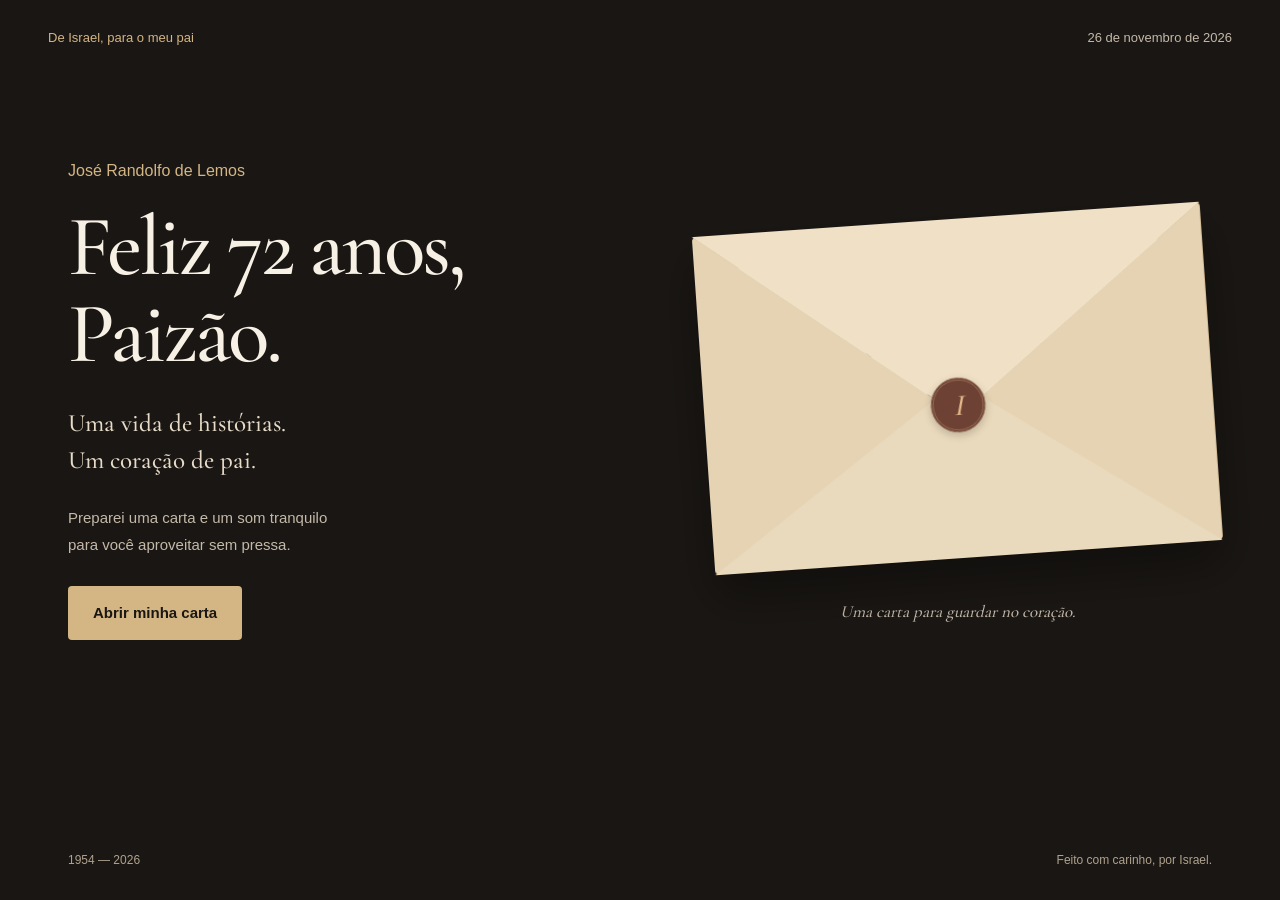
==== Niver_papai/index.html @ 113f2aa3 "Publica homenagem de 72 anos a José Randolfo Adiciona carta de Israel com envelope, leitura acessíve" ====
<!doctype html>
<html lang="pt-BR">
<head>
  <meta charset="utf-8">
  <meta name="viewport" content="width=device-width, initial-scale=1, viewport-fit=cover">
  <meta name="theme-color" content="#191613">
  <meta name="description" content="Uma carta de Israel para seu pai, José Randolfo, em seus 72 anos.">
  <meta name="author" content="Israel Faria de Lemos">
  <meta name="robots" content="noindex, nofollow">
  <meta property="og:type" content="website">
  <meta property="og:locale" content="pt_BR">
  <meta property="og:title" content="Feliz 72 anos, Paizão!">
  <meta property="og:description" content="Uma vida de histórias. Um coração de pai. Com carinho, Israel.">
  <meta property="og:url" content="https://israelflemos.github.io/outros/Niver_papai/">
  <meta property="og:image" content="https://israelflemos.github.io/outros/Niver_papai/assets/compartilhamento.jpg">
  <meta property="og:image:width" content="1200">
  <meta property="og:image:height" content="630">
  <meta property="og:image:alt" content="Feliz 72 anos, Paizão! Uma carta de Israel para José Randolfo.">
  <meta name="twitter:card" content="summary_large_image">
  <link rel="icon" href="./assets/favicon.png" type="image/png">
  <link rel="stylesheet" href="./assets/style.css">
  <title>Feliz 72 anos, Paizão! — De Israel para José Randolfo</title>
</head>
<body>
  <a class="skip-link" href="#letter-title">Ir para a carta</a>
  <header class="masthead">
    <span class="dedication">De Israel, para o meu pai</span>
    <time datetime="2026-11-26">26 de novembro de 2026</time>
  </header>

  <main>
    <section class="arrival" id="cover" aria-labelledby="cover-title" hidden>
      <div class="arrival-copy">
        <p class="recipient">José Randolfo de Lemos</p>
        <h1 id="cover-title">Feliz 72 anos,<br>Paizão.</h1>
        <p class="cover-note">Uma vida de histórias.<br>Um coração de pai.</p>
        <p class="cover-invitation">Preparei uma carta e um som tranquilo<br class="desktop-break"> para você aproveitar sem pressa.</p>
        <button class="button button-gold" id="open-letter" type="button" aria-controls="letter-section" aria-expanded="false">Abrir minha carta</button>
      </div>

      <div class="envelope-area">
        <button class="envelope-button" id="envelope-button" type="button" aria-label="Abrir a carta de aniversário" aria-controls="letter-section" aria-expanded="false">
          <span class="envelope-scene" aria-hidden="true">
            <span class="envelope-back"></span>
            <span class="envelope-paper"><span>Com todo o meu carinho,</span><span class="paper-name">Pai.</span><span>Israel</span></span>
            <span class="envelope-front"></span>
            <span class="envelope-flap"></span>
            <span class="envelope-seal">I</span>
          </span>
        </button>
        <p class="envelope-caption">Uma carta para guardar no coração.</p>
      </div>
      <div class="arrival-foot"><span>1954 — 2026</span><span>Feito com carinho, por Israel.</span></div>
    </section>

    <section class="letter-section" id="letter-section" aria-labelledby="letter-title">
      <div class="letter-tools" id="letter-tools" hidden>
        <button class="quiet-button" id="back-to-cover" type="button"><span aria-hidden="true">←</span> Voltar ao envelope</button>
        <button class="quiet-button" id="increase-type" type="button" aria-pressed="false" aria-label="Aumentar o tamanho do texto"><span class="type-icon" aria-hidden="true">A+</span> Texto maior</button>
      </div>

      <article class="letter" id="letter">
        <div class="letter-meta"><span>Para José Randolfo</span><time datetime="2026-11-26">26.11.2026</time></div>
        <h2 id="letter-title" tabindex="-1">Feliz 72 anos,<br>Paizão!</h2>
        <div class="letter-body" id="letter-body">
          <p>Hoje é dia de parar um pouco a correria e celebrar com calma a vida de um homem que, à sua maneira, sempre fez do amor pelos filhos uma de suas maiores razões de viver.</p>
          <p>Com suas virtudes, suas excentricidades, seus ocasionais rompantes de nervosismo e, claro, seu inabalável fanatismo pelo Lula — afinal, ninguém é perfeito! 😂</p>
          <p>Brincadeiras à parte, meu velho, tenho muito orgulho de ser seu filho e de saber exatamente de onde eu vim.</p>
          <p>Sei o quanto você se preocupa comigo e com nossa família. Reconheço de coração os seus esforços, suas renúncias silenciosas e todas as vezes em que colocou nossas necessidades à frente das suas.</p>
          <p>Às vezes a vida corre, os dias vão espichando os silêncios e talvez eu nem sempre tenha conseguido estar tão perto ou demonstrar o quanto reconheço tudo isso.</p>
          <p>Mas quero que saiba que, mesmo quando a gente se fala menos, você nunca sai das minhas lembranças. Sua presença, seu cuidado e seu amor têm um valor imensurável para mim.</p>
          <p>Neste novo ciclo, desejo que você também se permita viver mais para si, com mais leveza. Que tenha tranquilidade, saúde, liberdade, um bom café passado na hora, boas conversas, muitas risadas e momentos felizes ao lado das pessoas que ama.</p>
          <p>Você merece receber de volta todo o carinho que dedicou aos seus filhos durante a vida inteira.</p>
          <p>Que Deus abençoe seus caminhos, cuide da sua saúde e nos permita encurtar distâncias e compartilhar muitos outros aniversários juntos.</p>
          <p class="letter-emphasis">Parabéns, meu velho! Receba o meu abraço mais apertado.</p>
          <p class="letter-love">Amo muito você, pai.</p>
          <div class="signature"><p>Com saudade e muito carinho,</p><p class="signature-name">Seu filho, Israel.</p></div>
        </div>
      </article>

      <div class="closing">
        <p>Que venham muitos outros<br>capítulos dessa história.</p>
        <span>Feliz vida, Pai!</span>
      </div>
      <div class="share-actions" id="share-actions" hidden>
        <button class="button button-outline" id="share-card" type="button">Compartilhar a homenagem</button>
        <button class="quiet-button" id="copy-link" type="button">Copiar link</button>
      </div>
      <div class="copy-fallback" id="copy-fallback" hidden>
        <label for="card-link">Selecione e copie este endereço:</label>
        <input id="card-link" type="url" readonly>
      </div>
      <footer class="letter-footer">Uma homenagem de Israel Faria de Lemos.</footer>
    </section>
  </main>

  <aside class="music-bar" id="music-bar" aria-label="Controles da música" hidden>
    <div class="music-content">
      <span class="music-mark" aria-hidden="true">♫</span>
      <div class="music-description"><span id="track-name">Jingle do cartão</span><span id="track-status">Um som tranquilo para a sua leitura</span></div>
      <button class="music-toggle" id="music-toggle" type="button" aria-label="Tocar música"><span id="play-symbol" aria-hidden="true" hidden>▶</span><span id="play-text">Tocar</span></button>
      <button class="music-settings-toggle" id="music-settings-toggle" type="button" aria-expanded="false" aria-controls="music-settings">Som</button>
    </div>
    <div class="music-settings" id="music-settings" hidden>
      <div class="track-options" id="track-options" aria-label="Escolher música" hidden>
        <button class="track-option" id="choose-jingle" type="button" aria-pressed="true">Jingle do cartão</button>
        <button class="track-option" id="choose-roberto" type="button" aria-pressed="false">Roberto Carlos</button>
      </div>
      <div class="volume-row"><label for="music-volume">Volume</label><input id="music-volume" type="range" min="0" max="100" step="5" value="35"><button class="quiet-button" id="mute-music" type="button" aria-pressed="false">Silenciar</button></div>
      <button class="quiet-button stop-button" id="close-music" type="button">Parar e fechar música</button>
    </div>
  </aside>
  <button class="music-reopen" id="music-reopen" type="button" hidden>♫ Música</button>
  <div class="toast" id="toast" role="status" aria-live="polite" hidden></div>
  <script type="module" src="./assets/app.js"></script>
</body>
</html>
---- Niver_papai/assets/style.css ----
@font-face { font-family: 'Cormorant Garamond'; font-style: normal; font-weight: 400 600; font-display: swap; src: url('./fonts/cormorant-500.woff') format('woff'); }
@font-face { font-family: 'Lora'; font-style: normal; font-weight: 400; font-display: swap; src: url('./fonts/lora-400.woff') format('woff'); }
@font-face { font-family: 'Lora'; font-style: normal; font-weight: 500; font-display: swap; src: url('./fonts/lora-500.woff') format('woff'); }
:root {
  color-scheme: dark;
  --ink: #191613;
  --ink-soft: #241f1a;
  --paper: #f7f0e5;
  --paper-deep: #eadfcb;
  --gold: #d4b684;
  --quiet: #c4b9a9;
  --serif: "Cormorant Garamond", "Palatino Linotype", "Book Antiqua", Palatino, Georgia, serif;
  --reading: "Lora", "Palatino Linotype", "Book Antiqua", Georgia, serif;
  --sans: "Segoe UI", -apple-system, BlinkMacSystemFont, sans-serif;
}
* { box-sizing: border-box; }
html { scroll-behavior: smooth; }
body { margin: 0; background: var(--ink); color: var(--paper); font-family: var(--sans); -webkit-font-smoothing: antialiased; }
button, input { font: inherit; }
button { cursor: pointer; }
button:disabled { cursor: default; }
button, a, input { -webkit-tap-highlight-color: #d4b68425; }
button:focus-visible, a:focus-visible, input:focus-visible { outline: 3px solid #e7cfa5; outline-offset: 5px; }
[hidden] { display: none !important; }
::selection { color: var(--ink); background: #ddc08c; }
.skip-link { position: fixed; top: 12px; left: 12px; transform: translateY(-180%); z-index: 100; background: var(--paper); color: var(--ink); padding: 12px 18px; }
.skip-link:focus { transform: translateY(0); }
.masthead { max-width: 1280px; padding: 30px 48px 24px; margin: auto; display: flex; justify-content: space-between; gap: 20px; font-size: 13px; color: var(--quiet); }
.dedication { color: var(--gold); }
.arrival { max-width: 1240px; margin: 0 auto; padding: 40px 48px 24px; min-height: calc(100svh - 78px); display: grid; grid-template-columns: 1.1fr 1fr; align-items: center; column-gap: 76px; }
.recipient { margin: 0 0 24px; color: var(--gold); font-size: 16px; }
h1 { font: 500 clamp(64px, 6.7vw, 96px)/1.02 var(--serif); letter-spacing: -.035em; margin: 0; }
.cover-note { font: 400 25px/1.5 var(--serif); margin: 26px 0 0; color: #e8dcc9; }
.cover-invitation { font-size: 15px; line-height: 1.8; color: var(--quiet); margin: 24px 0 28px; }
.button { display: inline-flex; align-items: center; justify-content: center; gap: 28px; min-height: 54px; padding: 15px 24px; border-radius: 4px; border: 1px solid transparent; font-size: 15px; font-weight: 600; text-decoration: none; transition: background .18s ease, border-color .18s ease; }
.button-gold { color: var(--ink); background: var(--gold); }
.button-gold:hover { background: #e4cba3; }
.button-gold span { font-size: 21px; line-height: 1; }
.button-outline { color: var(--paper); border-color: #796c5b; background: transparent; }
.button-outline:hover { background: #d4b68412; border-color: var(--gold); }
.envelope-area { padding-top: 60px; text-align: center; }
.envelope-button { display: block; width: 100%; padding: 0; border: 0; background: transparent; border-radius: 8px; }
.envelope-scene { display: block; width: 100%; aspect-ratio: 1.5; position: relative; perspective: 1300px; filter: drop-shadow(0 24px 24px #0005); transform: rotate(-4deg); transition: transform .6s ease; }
.envelope-button:hover .envelope-scene { transform: rotate(-1deg) translateY(-5px); }
.envelope-back, .envelope-front, .envelope-flap, .envelope-paper { position: absolute; inset: 0; display: block; }
.envelope-back { background: #ba9b6c; border-radius: 5px; }
.envelope-paper { inset: 10% 7% 8%; display: flex; flex-direction: column; gap: 10px; align-items: center; justify-content: center; background: #fbf6ec; color: #7b6243; border: 1px solid #dfd0b7; font: 15px/1.4 var(--reading); transition: transform .7s ease; z-index: 1; }
.paper-name { font: 52px/1 var(--serif); color: #372b1f; }
.envelope-front { background: #e5d3b3; clip-path: polygon(0 0, 50% 58%, 100% 0, 100% 100%, 0 100%); border-radius: 5px; z-index: 3; }
.envelope-front::after { content: ""; position: absolute; inset: 0; background: #eadabd; clip-path: polygon(0 100%, 50% 48%, 100% 100%); }
.envelope-flap { z-index: 4; background: #f0e1c6; clip-path: polygon(0 0, 100% 0, 50% 58%); transform-origin: top center; transition: transform .65s ease, z-index 0s .3s; }
.envelope-seal { position: absolute; z-index: 5; left: 50%; top: 55%; transform: translate(-50%, -50%); width: 55px; height: 55px; display: grid; place-items: center; border-radius: 50%; background: #6d4234; border: 3px double #956a54; box-shadow: 0 3px 8px #0003; color: #e5b98a; font: italic 30px/1 var(--serif); transition: opacity .25s ease, transform .3s ease; }
.envelope-caption { font: italic 17px/1.6 var(--serif); color: var(--quiet); margin-top: 40px; }
.opening .envelope-scene { transform: rotate(0); }
.opening .envelope-seal { opacity: 0; transform: translate(-50%, -50%) scale(1.2); }
.opening .envelope-flap { transform: rotateX(180deg); z-index: 0; }
.opening .envelope-paper { transform: translateY(-44%); transition-delay: .35s; }
.arrival-foot { grid-column: 1/-1; align-self: end; padding-top: 60px; display: flex; justify-content: space-between; gap: 16px; font-size: 12px; color: #b0a28e; }
.letter-section { max-width: 884px; margin: auto; padding: 12px 32px 160px; }
.letter-tools { display: flex; align-items: center; justify-content: space-between; gap: 10px; padding: 0 0 18px; }
.quiet-button { color: var(--quiet); background: none; border: 0; padding: 12px 4px; min-height: 46px; font-size: 14px; display: inline-flex; justify-content: center; align-items: center; gap: 10px; border-radius: 3px; }
.quiet-button:hover { color: var(--paper); }
.type-icon { font: 20px/1 var(--reading); color: var(--gold); }
.letter { padding: 48px 72px 66px; background: var(--paper); color: #332c24; border-radius: 3px; box-shadow: 0 24px 70px #0003; }
.letter-meta { display: flex; justify-content: space-between; gap: 20px; font: 12px/1.5 var(--sans); color: #76644d; padding-bottom: 27px; border-bottom: 1px solid #d9c8ad; }
.letter h2 { font: 500 clamp(45px, 5.5vw, 64px)/1.05 var(--serif); letter-spacing: -.025em; color: #493925; margin: 42px 0 34px; scroll-margin-top: 30px; }
.letter h2:focus { outline: none; }
.letter-body { font: 400 19px/1.95 var(--reading); }
.letter-body p { margin: 0 0 24px; }
.letter-emphasis { padding-top: 10px; font-weight: 500; }
.letter-body .letter-love { font: 500 34px/1.3 var(--serif); color: #655035; margin: 34px 0; }
.signature { padding-top: 26px; margin-top: 38px; border-top: 1px solid #d9c8ad; }
.signature p { font-size: 17px; margin-bottom: 9px; }
.signature .signature-name { font: 500 36px/1.2 var(--serif); color: #655035; margin: 0; }
.large-type .letter-body { font-size: 23px; }
.closing { text-align: center; padding: 58px 0 30px; }
.closing p { font: 400 30px/1.4 var(--serif); margin: 0 0 18px; }
.closing span { color: var(--gold); font-size: 14px; }
.share-actions { display: flex; align-items: center; justify-content: center; flex-wrap: wrap; gap: 14px; padding: 12px 0; }
.letter-footer { text-align: center; color: var(--quiet); font-size: 12px; margin-top: 32px; }
.copy-fallback { max-width: 500px; margin: 20px auto; }
.copy-fallback label { display: block; font-size: 14px; margin-bottom: 8px; }
.copy-fallback input { width: 100%; min-height: 48px; border: 1px solid #d4b684; border-radius: 3px; background: #241f1a; color: var(--paper); padding: 12px; }
.music-bar { position: fixed; bottom: 0; left: 0; right: 0; padding: 0 max(16px, env(safe-area-inset-right)) env(safe-area-inset-bottom) max(16px, env(safe-area-inset-left)); background: #221d18; border-top: 1px solid #6e5b3b; z-index: 20; box-shadow: 0 -6px 30px #0002; }
.music-content { max-width: 820px; margin: auto; min-height: 82px; display: flex; align-items: center; gap: 18px; }
.music-mark { color: var(--gold); font-size: 27px; }
.music-description { flex: 1; min-width: 0; display: flex; flex-direction: column; gap: 5px; }
.music-description span:first-child { font-size: 14px; color: var(--paper); }
.music-description span:last-child { font-size: 12px; color: #c8bca9; }
.music-toggle { display: inline-flex; align-items: center; justify-content: center; gap: 10px; min-width: 106px; min-height: 46px; border: 1px solid #8c7653; border-radius: 4px; color: var(--paper); background: transparent; font-size: 14px; }
.music-toggle:hover { background: #403326; }
#play-symbol { font-size: 13px; }
.music-settings-toggle { min-height: 46px; padding: 8px 10px; border: 0; border-radius: 3px; background: none; color: var(--gold); font-size: 14px; }
.music-settings { max-width: 820px; margin: auto; padding: 8px 0 14px; }
.volume-row { display: flex; align-items: center; gap: 18px; font-size: 14px; }
.volume-row input { flex: 1; min-width: 50px; height: 42px; accent-color: var(--gold); }
.stop-button { display: block; margin-left: auto; text-decoration: underline; text-underline-offset: 4px; }
.track-options { display: flex; gap: 12px; margin-bottom: 18px; }
.track-option { color: var(--quiet); background: none; border: 1px solid #796c5b; border-radius: 4px; padding: 12px 16px; min-height: 46px; }
.track-option[aria-pressed="true"] { color: var(--ink); background: var(--gold); border-color: var(--gold); }
.music-reopen { position: fixed; z-index: 20; bottom: max(18px, env(safe-area-inset-bottom)); right: 18px; min-height: 48px; padding: 10px 20px; color: var(--gold); border: 1px solid #8c7653; background: #221d18; border-radius: 4px; }
.toast { position: fixed; z-index: 40; left: 50%; bottom: 105px; transform: translateX(-50%); max-width: min(480px, calc(100% - 32px)); width: max-content; padding: 14px 20px; background: var(--paper); color: var(--ink); border-radius: 4px; box-shadow: 0 10px 30px #0005; font-size: 14px; line-height: 1.6; }
.letter-reveal { animation: reveal .7s ease both; }
@keyframes reveal { from { opacity: 0; transform: translateY(12px); } to { opacity: 1; transform: translateY(0); } }
@media (min-width: 1450px) { .arrival { min-height: min(840px, calc(100svh - 80px)); } }
@media (max-width: 850px) {
  .masthead { padding: 24px 28px; }
  .arrival { column-gap: 40px; padding: 36px 28px 24px; }
  h1 { font-size: 65px; }
  .envelope-area { padding-top: 30px; }
  .envelope-caption { font-size: 15px; }
}
@media (max-width: 620px) {
  .masthead { padding: 22px 22px 16px; justify-content: center; font-size: 12px; }
  .dedication { display: none; }
  .arrival { display: flex; flex-direction: column; padding: 20px 26px 24px; min-height: calc(100svh - 56px); text-align: center; gap: 0; }
  .arrival-copy { width: 100%; }
  .recipient { font-size: 14px; margin-bottom: 18px; }
  h1 { font-size: clamp(55px, 15.5vw, 76px); line-height: 1.01; }
  .cover-note { font-size: 23px; margin-top: 20px; }
  .cover-invitation { font-size: 14px; margin: 18px 0 22px; }
  .button-gold { width: min(100%, 300px); }
  .envelope-area { padding-top: 53px; width: min(100%, 320px); }
  .envelope-seal { width: 47px; height: 47px; font-size: 27px; }
  .envelope-caption { margin-top: 25px; font-size: 16px; }
  .arrival-foot { margin-top: auto; padding-top: 26px; width: 100%; align-self: stretch; font-size: 11px; }
  .letter-section { padding: 2px 14px 140px; }
  .letter-tools { padding: 0 5px 12px; gap: 6px; }
  .letter-tools .quiet-button { font-size: 12px; gap: 6px; }
  .letter { padding: 27px 25px 40px; }
  .letter-meta { font-size: 11px; gap: 10px; padding-bottom: 20px; }
  .letter h2 { margin: 30px 0 28px; font-size: 46px; }
  .letter-body { font-size: 18px; line-height: 1.9; }
  .letter-body p { margin-bottom: 23px; }
  .large-type .letter-body { font-size: 21px; }
  .signature p { font-size: 16px; }
  .signature .signature-name { font-size: 33px; }
  .closing { padding: 43px 12px 20px; }
  .closing p { font-size: 28px; }
  .share-actions { gap: 6px; }
  .share-actions .button { width: 100%; }
  .music-content { min-height: 76px; gap: 10px; }
  .music-mark { display: none; }
  .music-description span:first-child { font-size: 13px; }
  .music-description span:last-child { font-size: 11px; line-height: 1.3; }
  .music-toggle { min-width: 92px; font-size: 13px; gap: 7px; padding: 8px 11px; }
  .music-settings-toggle { font-size: 13px; padding: 8px; }
}
@media (max-width: 350px) {
  .arrival { padding-left: 19px; padding-right: 19px; }
  .arrival-foot { flex-direction: column; gap: 10px; }
  .letter { padding: 25px 20px 36px; }
  .letter-meta { font-size: 10px; }
  .letter-tools .quiet-button { font-size: 11px; }
  .music-bar { padding-left: 12px; padding-right: 12px; }
  .music-toggle { min-width: 82px; }
}
@media (prefers-reduced-motion: reduce) {
  *, *::before, *::after { animation: none !important; transition: none !important; scroll-behavior: auto !important; }
}
@media print {
  body { background: white; color: black; }
  .masthead, .arrival, .letter-tools, .music-bar, .music-reopen, .share-actions, .closing, .toast, .copy-fallback, .skip-link { display: none !important; }
  #letter-section { display: block !important; padding: 0; max-width: none; }
  .letter { padding: 0; box-shadow: none; background: white; }
  .letter-body { font-size: 12pt; line-height: 1.7; }
  .letter h2 { font-size: 34pt; margin: 22px 0; }
  .letter-footer { color: #444; }
}
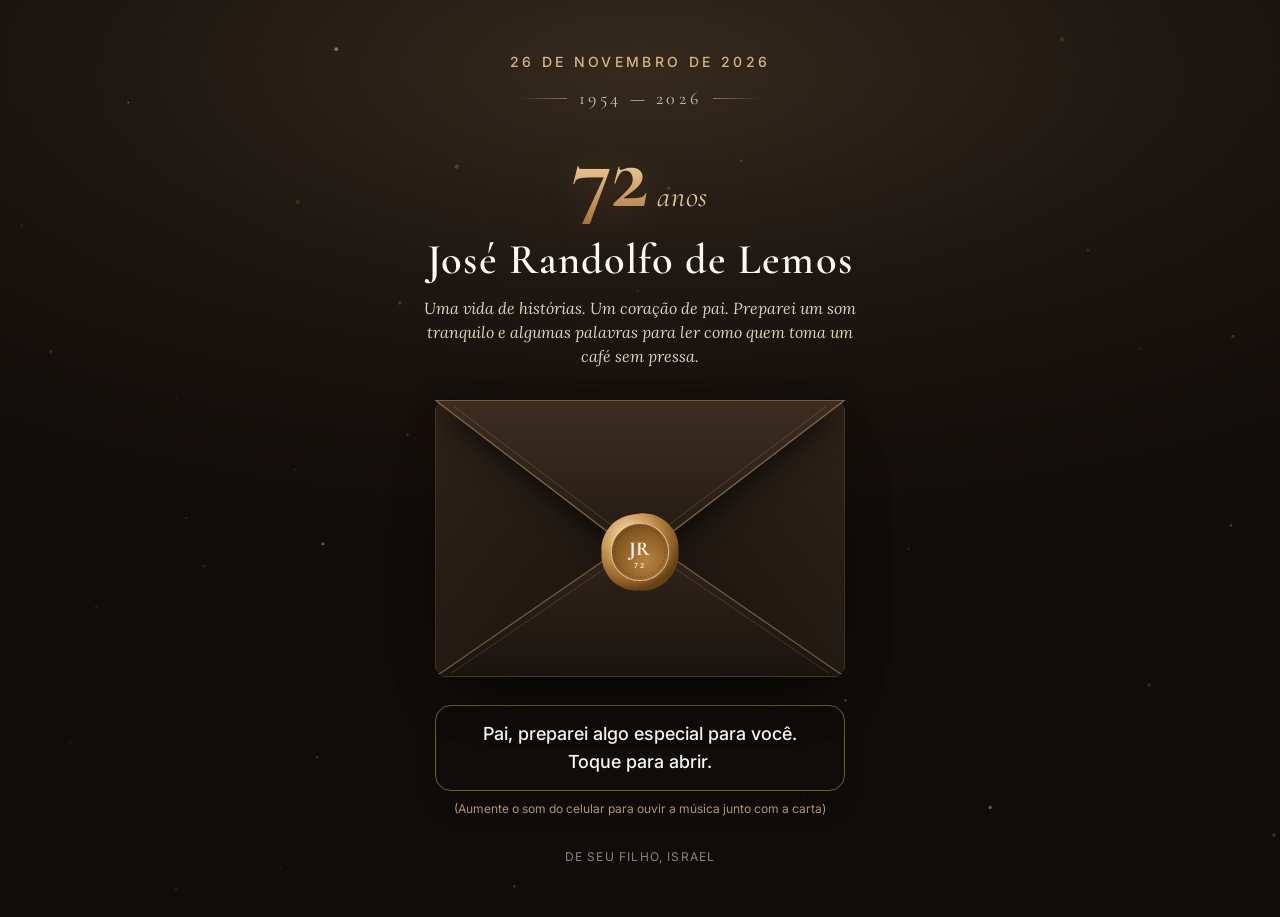
==== commit 427e7021: "Restaura cartão original em cinco slides Substitui a apresentação alterada pelo HTML fornecido por I" ====
--- a/Niver_papai/index.html
+++ b/Niver_papai/index.html
@@ -1,117 +1,2476 @@
-<!doctype html>
-<html lang="pt-BR">
+<!DOCTYPE html>
+<!--
+================================================================================
+CARTÃO INTERATIVO DE ANIVERSÁRIO — JOSÉ RANDOLFO DE LEMOS (72 ANOS)
+Autor da homenagem: Israel Faria de Lemos
+Data comemorativa: 26 de novembro de 2026 (1954 — 2026)
+Conceito: Envelope 3D artesanal + Vitrola interativa (3 batidas Web Audio)
+          + Carta em 5 páginas interativas + Pronto para GitHub Pages
+================================================================================
+
+DICA RÁPIDA PARA O AUTOR (ISRAEL — INVISÍVEL AO SEU PAI):
+Para testar a fotografia local (pai.jpg) e baixar o pacote .ZIP completo já
+pronto para subir no GitHub (com index.html, README.md, .nojekyll e a imagem
+de prévia do WhatsApp):
+  • Toque 5 vezes seguidas sobre "1954 — 2026" no topo da tela, OU
+  • Pressione Alt + P no computador, OU
+  • Acesse o endereço adicionando ?preparar=1 ao final.
+================================================================================
+-->
+<html lang="pt-BR" class="scroll-smooth">
 <head>
-  <meta charset="utf-8">
-  <meta name="viewport" content="width=device-width, initial-scale=1, viewport-fit=cover">
-  <meta name="theme-color" content="#191613">
-  <meta name="description" content="Uma carta de Israel para seu pai, José Randolfo, em seus 72 anos.">
-  <meta name="author" content="Israel Faria de Lemos">
-  <meta name="robots" content="noindex, nofollow">
-  <meta property="og:type" content="website">
-  <meta property="og:locale" content="pt_BR">
-  <meta property="og:title" content="Feliz 72 anos, Paizão!">
-  <meta property="og:description" content="Uma vida de histórias. Um coração de pai. Com carinho, Israel.">
-  <meta property="og:url" content="https://israelflemos.github.io/outros/Niver_papai/">
-  <meta property="og:image" content="https://israelflemos.github.io/outros/Niver_papai/assets/compartilhamento.jpg">
-  <meta property="og:image:width" content="1200">
-  <meta property="og:image:height" content="630">
-  <meta property="og:image:alt" content="Feliz 72 anos, Paizão! Uma carta de Israel para José Randolfo.">
-  <meta name="twitter:card" content="summary_large_image">
-  <link rel="icon" href="./assets/favicon.png" type="image/png">
-  <link rel="stylesheet" href="./assets/style.css">
-  <title>Feliz 72 anos, Paizão! — De Israel para José Randolfo</title>
+  <meta charset="UTF-8" />
+  <meta name="viewport" content="width=device-width, initial-scale=1.0, viewport-fit=cover" />
+  <title>Feliz 72 anos, Paizão!</title>
+  <meta name="description" content="Uma homenagem especial de um filho ao seu pai." />
+  <meta name="theme-color" content="#120E0B" />
+  <meta name="robots" content="noindex, nofollow" />
+
+  <!-- Metadados Open Graph para prévia elegante no WhatsApp -->
+  <meta property="og:type" content="website" />
+  <meta property="og:locale" content="pt_BR" />
+  <meta property="og:title" content="Feliz 72 anos, Paizão!" />
+  <meta property="og:description" content="Uma homenagem especial de um filho ao seu pai." />
+  <meta property="og:url" content="https://israelflemos.github.io/outros/Niver_papai/" />
+  <meta property="og:image" content="https://israelflemos.github.io/outros/Niver_papai/assets/compartilhamento.jpg" />
+  <meta property="og:image:width" content="1200" />
+  <meta property="og:image:height" content="630" />
+  <meta property="og:image:alt" content="Feliz 72 anos, Paizão! Uma homenagem especial." />
+  <meta name="twitter:card" content="summary_large_image" />
+  <meta name="twitter:title" content="Feliz 72 anos, Paizão!" />
+  <meta name="twitter:description" content="Uma homenagem especial de um filho ao seu pai." />
+  <meta name="twitter:image" content="https://israelflemos.github.io/outros/Niver_papai/assets/compartilhamento.jpg" />
+  <link rel="icon" href="./assets/favicon.png" type="image/png" />
+
+  <!-- Fontes Clássicas e Contemporâneas de Alta Legibilidade -->
+  <link rel="preconnect" href="https://fonts.googleapis.com" />
+  <link rel="preconnect" href="https://fonts.gstatic.com" crossorigin />
+  <link href="https://fonts.googleapis.com/css2?family=Cormorant+Garamond:ital,wght@0,500;0,600;0,700;1,500;1,600&family=Inter:wght@400;500;600&family=Lora:ital,wght@0,400;0,500;0,600;1,400&display=swap" rel="stylesheet" />
+
+  <!-- Mesmas classes do arquivo original, compiladas para carregar sem CDN. -->
+  <style id="tailwind-utilities">*,:after,:before{--tw-border-spacing-x:0;--tw-border-spacing-y:0;--tw-translate-x:0;--tw-translate-y:0;--tw-rotate:0;--tw-skew-x:0;--tw-skew-y:0;--tw-scale-x:1;--tw-scale-y:1;--tw-pan-x: ;--tw-pan-y: ;--tw-pinch-zoom: ;--tw-scroll-snap-strictness:proximity;--tw-gradient-from-position: ;--tw-gradient-via-position: ;--tw-gradient-to-position: ;--tw-ordinal: ;--tw-slashed-zero: ;--tw-numeric-figure: ;--tw-numeric-spacing: ;--tw-numeric-fraction: ;--tw-ring-inset: ;--tw-ring-offset-width:0px;--tw-ring-offset-color:#fff;--tw-ring-color:rgba(59,130,246,.5);--tw-ring-offset-shadow:0 0 #0000;--tw-ring-shadow:0 0 #0000;--tw-shadow:0 0 #0000;--tw-shadow-colored:0 0 #0000;--tw-blur: ;--tw-brightness: ;--tw-contrast: ;--tw-grayscale: ;--tw-hue-rotate: ;--tw-invert: ;--tw-saturate: ;--tw-sepia: ;--tw-drop-shadow: ;--tw-backdrop-blur: ;--tw-backdrop-brightness: ;--tw-backdrop-contrast: ;--tw-backdrop-grayscale: ;--tw-backdrop-hue-rotate: ;--tw-backdrop-invert: ;--tw-backdrop-opacity: ;--tw-backdrop-saturate: ;--tw-backdrop-sepia: ;--tw-contain-size: ;--tw-contain-layout: ;--tw-contain-paint: ;--tw-contain-style: }::backdrop{--tw-border-spacing-x:0;--tw-border-spacing-y:0;--tw-translate-x:0;--tw-translate-y:0;--tw-rotate:0;--tw-skew-x:0;--tw-skew-y:0;--tw-scale-x:1;--tw-scale-y:1;--tw-pan-x: ;--tw-pan-y: ;--tw-pinch-zoom: ;--tw-scroll-snap-strictness:proximity;--tw-gradient-from-position: ;--tw-gradient-via-position: ;--tw-gradient-to-position: ;--tw-ordinal: ;--tw-slashed-zero: ;--tw-numeric-figure: ;--tw-numeric-spacing: ;--tw-numeric-fraction: ;--tw-ring-inset: ;--tw-ring-offset-width:0px;--tw-ring-offset-color:#fff;--tw-ring-color:rgba(59,130,246,.5);--tw-ring-offset-shadow:0 0 #0000;--tw-ring-shadow:0 0 #0000;--tw-shadow:0 0 #0000;--tw-shadow-colored:0 0 #0000;--tw-blur: ;--tw-brightness: ;--tw-contrast: ;--tw-grayscale: ;--tw-hue-rotate: ;--tw-invert: ;--tw-saturate: ;--tw-sepia: ;--tw-drop-shadow: ;--tw-backdrop-blur: ;--tw-backdrop-brightness: ;--tw-backdrop-contrast: ;--tw-backdrop-grayscale: ;--tw-backdrop-hue-rotate: ;--tw-backdrop-invert: ;--tw-backdrop-opacity: ;--tw-backdrop-saturate: ;--tw-backdrop-sepia: ;--tw-contain-size: ;--tw-contain-layout: ;--tw-contain-paint: ;--tw-contain-style: }/*! tailwindcss v3.4.17 | MIT License | https://tailwindcss.com*/*,:after,:before{box-sizing:border-box;border:0 solid #e5e7eb}:after,:before{--tw-content:""}:host,html{line-height:1.5;-webkit-text-size-adjust:100%;-moz-tab-size:4;-o-tab-size:4;tab-size:4;font-family:Inter,system-ui,-apple-system,sans-serif;font-feature-settings:normal;font-variation-settings:normal;-webkit-tap-highlight-color:transparent}body{margin:0;line-height:inherit}hr{height:0;color:inherit;border-top-width:1px}abbr:where([title]){-webkit-text-decoration:underline dotted;text-decoration:underline dotted}h1,h2,h3,h4,h5,h6{font-size:inherit;font-weight:inherit}a{color:inherit;text-decoration:inherit}b,strong{font-weight:bolder}code,kbd,pre,samp{font-family:ui-monospace,SFMono-Regular,Menlo,Monaco,Consolas,Liberation Mono,Courier New,monospace;font-feature-settings:normal;font-variation-settings:normal;font-size:1em}small{font-size:80%}sub,sup{font-size:75%;line-height:0;position:relative;vertical-align:baseline}sub{bottom:-.25em}sup{top:-.5em}table{text-indent:0;border-color:inherit;border-collapse:collapse}button,input,optgroup,select,textarea{font-family:inherit;font-feature-settings:inherit;font-variation-settings:inherit;font-size:100%;font-weight:inherit;line-height:inherit;letter-spacing:inherit;color:inherit;margin:0;padding:0}button,select{text-transform:none}button,input:where([type=button]),input:where([type=reset]),input:where([type=submit]){-webkit-appearance:button;background-color:transparent;background-image:none}:-moz-focusring{outline:auto}:-moz-ui-invalid{box-shadow:none}progress{vertical-align:baseline}::-webkit-inner-spin-button,::-webkit-outer-spin-button{height:auto}[type=search]{-webkit-appearance:textfield;outline-offset:-2px}::-webkit-search-decoration{-webkit-appearance:none}::-webkit-file-upload-button{-webkit-appearance:button;font:inherit}summary{display:list-item}blockquote,dd,dl,figure,h1,h2,h3,h4,h5,h6,hr,p,pre{margin:0}fieldset{margin:0}fieldset,legend{padding:0}menu,ol,ul{list-style:none;margin:0;padding:0}dialog{padding:0}textarea{resize:vertical}input::-moz-placeholder,textarea::-moz-placeholder{opacity:1;color:#9ca3af}input::placeholder,textarea::placeholder{opacity:1;color:#9ca3af}[role=button],button{cursor:pointer}:disabled{cursor:default}audio,canvas,embed,iframe,img,object,svg,video{display:block;vertical-align:middle}img,video{max-width:100%;height:auto}[hidden]:where(:not([hidden=until-found])){display:none}.container{width:100%}@media (min-width:640px){.container{max-width:640px}}@media (min-width:768px){.container{max-width:768px}}@media (min-width:1024px){.container{max-width:1024px}}@media (min-width:1280px){.container{max-width:1280px}}@media (min-width:1536px){.container{max-width:1536px}}.pointer-events-none{pointer-events:none}.visible{visibility:visible}.fixed{position:fixed}.absolute{position:absolute}.relative{position:relative}.sticky{position:sticky}.-inset-2\.5{inset:-.625rem}.-inset-4{inset:-1rem}.inset-0{inset:0}.inset-2{inset:.5rem}.inset-x-0{left:0;right:0}.-right-2{right:-.5rem}.-top-1{top:-.25rem}.bottom-6{bottom:1.5rem}.bottom-\[10\%\]{bottom:10%}.left-1\/2{left:50%}.left-\[6\%\]{left:6%}.right-\[6\%\]{right:6%}.top-0{top:0}.top-\[10\%\]{top:10%}.top-\[55\%\]{top:55%}.z-0{z-index:0}.z-10{z-index:10}.z-20{z-index:20}.z-30{z-index:30}.z-40{z-index:40}.z-50{z-index:50}.mx-auto{margin-left:auto;margin-right:auto}.my-2{margin-top:.5rem;margin-bottom:.5rem}.my-4{margin-top:1rem;margin-bottom:1rem}.my-6{margin-top:1.5rem;margin-bottom:1.5rem}.mb-1{margin-bottom:.25rem}.mb-1\.5{margin-bottom:.375rem}.mb-2{margin-bottom:.5rem}.mt-0\.5{margin-top:.125rem}.mt-1{margin-top:.25rem}.mt-1\.5{margin-top:.375rem}.mt-2{margin-top:.5rem}.mt-2\.5{margin-top:.625rem}.mt-5{margin-top:1.25rem}.mt-7{margin-top:1.75rem}.block{display:block}.flex{display:flex}.inline-flex{display:inline-flex}.table{display:table}.grid{display:grid}.hidden{display:none}.aspect-\[1\.48\/1\]{aspect-ratio:1.48/1}.h-1\.5{height:.375rem}.h-11{height:2.75rem}.h-14{height:3.5rem}.h-2\.5{height:.625rem}.h-20{height:5rem}.h-28{height:7rem}.h-32{height:8rem}.h-4{height:1rem}.h-5{height:1.25rem}.h-7{height:1.75rem}.h-9{height:2.25rem}.h-\[1px\]{height:1px}.h-\[58\%\]{height:58%}.h-\[74px\]{height:74px}.h-auto{height:auto}.h-full{height:100%}.max-h-\[470px\]{max-height:470px}.max-h-\[78vh\]{max-height:78vh}.min-h-\[100dvh\]{min-height:100dvh}.min-h-\[370px\]{min-height:370px}.min-h-\[40px\]{min-height:40px}.min-h-\[42px\]{min-height:42px}.min-h-\[46px\]{min-height:46px}.min-h-\[52px\]{min-height:52px}.min-h-\[54px\]{min-height:54px}.w-1{width:.25rem}.w-1\.5{width:.375rem}.w-10{width:2.5rem}.w-11{width:2.75rem}.w-12{width:3rem}.w-14{width:3.5rem}.w-2\.5{width:.625rem}.w-20{width:5rem}.w-24{width:6rem}.w-28{width:7rem}.w-32{width:8rem}.w-4{width:1rem}.w-5{width:1.25rem}.w-7{width:1.75rem}.w-8{width:2rem}.w-9{width:2.25rem}.w-\[74px\]{width:74px}.w-full{width:100%}.min-w-0{min-width:0}.min-w-\[42px\]{min-width:42px}.max-w-2xl{max-width:42rem}.max-w-\[350px\]{max-width:350px}.max-w-\[92vw\]{max-width:92vw}.max-w-lg{max-width:32rem}.max-w-md{max-width:28rem}.flex-1{flex:1 1 0%}.flex-shrink{flex-shrink:1}.shrink-0{flex-shrink:0}.-translate-x-1\/2{--tw-translate-x:-50%}.-translate-x-1\/2,.-translate-y-1\/2{transform:translate(var(--tw-translate-x),var(--tw-translate-y)) rotate(var(--tw-rotate)) skewX(var(--tw-skew-x)) skewY(var(--tw-skew-y)) scaleX(var(--tw-scale-x)) scaleY(var(--tw-scale-y))}.-translate-y-1\/2{--tw-translate-y:-50%}.translate-y-0{--tw-translate-y:0px}.translate-y-0,.translate-y-3{transform:translate(var(--tw-translate-x),var(--tw-translate-y)) rotate(var(--tw-rotate)) skewX(var(--tw-skew-x)) skewY(var(--tw-skew-y)) scaleX(var(--tw-scale-x)) scaleY(var(--tw-scale-y))}.translate-y-3{--tw-translate-y:0.75rem}.scale-\[0\.98\]{--tw-scale-x:0.98;--tw-scale-y:0.98}.scale-\[0\.98\],.transform{transform:translate(var(--tw-translate-x),var(--tw-translate-y)) rotate(var(--tw-rotate)) skewX(var(--tw-skew-x)) skewY(var(--tw-skew-y)) scaleX(var(--tw-scale-x)) scaleY(var(--tw-scale-y))}.cursor-pointer{cursor:pointer}.select-none{-webkit-user-select:none;-moz-user-select:none;user-select:none}.resize{resize:both}.scroll-mt-20{scroll-margin-top:5rem}.list-inside{list-style-position:inside}.list-decimal{list-style-type:decimal}.grid-cols-1{grid-template-columns:repeat(1,minmax(0,1fr))}.flex-col{flex-direction:column}.flex-wrap{flex-wrap:wrap}.items-start{align-items:flex-start}.items-end{align-items:flex-end}.items-center{align-items:center}.items-baseline{align-items:baseline}.justify-start{justify-content:flex-start}.justify-center{justify-content:center}.justify-between{justify-content:space-between}.gap-2{gap:.5rem}.gap-2\.5{gap:.625rem}.gap-3{gap:.75rem}.gap-3\.5{gap:.875rem}.gap-4{gap:1rem}.gap-5{gap:1.25rem}.gap-\[2\.5px\]{gap:2.5px}.space-y-0\.5>:not([hidden])~:not([hidden]){--tw-space-y-reverse:0;margin-top:calc(.125rem*(1 - var(--tw-space-y-reverse)));margin-bottom:calc(.125rem*var(--tw-space-y-reverse))}.space-y-1\.5>:not([hidden])~:not([hidden]){--tw-space-y-reverse:0;margin-top:calc(.375rem*(1 - var(--tw-space-y-reverse)));margin-bottom:calc(.375rem*var(--tw-space-y-reverse))}.space-y-10>:not([hidden])~:not([hidden]){--tw-space-y-reverse:0;margin-top:calc(2.5rem*(1 - var(--tw-space-y-reverse)));margin-bottom:calc(2.5rem*var(--tw-space-y-reverse))}.space-y-2>:not([hidden])~:not([hidden]){--tw-space-y-reverse:0;margin-top:calc(.5rem*(1 - var(--tw-space-y-reverse)));margin-bottom:calc(.5rem*var(--tw-space-y-reverse))}.space-y-2\.5>:not([hidden])~:not([hidden]){--tw-space-y-reverse:0;margin-top:calc(.625rem*(1 - var(--tw-space-y-reverse)));margin-bottom:calc(.625rem*var(--tw-space-y-reverse))}.space-y-3>:not([hidden])~:not([hidden]){--tw-space-y-reverse:0;margin-top:calc(.75rem*(1 - var(--tw-space-y-reverse)));margin-bottom:calc(.75rem*var(--tw-space-y-reverse))}.space-y-4>:not([hidden])~:not([hidden]){--tw-space-y-reverse:0;margin-top:calc(1rem*(1 - var(--tw-space-y-reverse)));margin-bottom:calc(1rem*var(--tw-space-y-reverse))}.space-y-6>:not([hidden])~:not([hidden]){--tw-space-y-reverse:0;margin-top:calc(1.5rem*(1 - var(--tw-space-y-reverse)));margin-bottom:calc(1.5rem*var(--tw-space-y-reverse))}.overflow-hidden{overflow:hidden}.overflow-y-auto{overflow-y:auto}.scroll-smooth{scroll-behavior:smooth}.truncate{overflow:hidden;text-overflow:ellipsis;white-space:nowrap}.rounded-2xl{border-radius:1rem}.rounded-3xl{border-radius:1.5rem}.rounded-full{border-radius:9999px}.rounded-lg{border-radius:.5rem}.rounded-md{border-radius:.375rem}.rounded-xl{border-radius:.75rem}.border{border-width:1px}.border-2{border-width:2px}.border-b{border-bottom-width:1px}.border-t{border-top-width:1px}.border-amberwarm-300{--tw-border-opacity:1;border-color:rgb(229 196 150/var(--tw-border-opacity,1))}.border-amberwarm-400\/15{border-color:hsla(34,55%,62%,.15)}.border-amberwarm-400\/20{border-color:hsla(34,55%,62%,.2)}.border-amberwarm-400\/25{border-color:hsla(34,55%,62%,.25)}.border-amberwarm-400\/30{border-color:hsla(34,55%,62%,.3)}.border-amberwarm-400\/35{border-color:hsla(34,55%,62%,.35)}.border-amberwarm-400\/40{border-color:hsla(34,55%,62%,.4)}.border-amberwarm-400\/45{border-color:hsla(34,55%,62%,.45)}.border-amberwarm-400\/50{border-color:hsla(34,55%,62%,.5)}.border-amberwarm-400\/60{border-color:hsla(34,55%,62%,.6)}.border-amberwarm-500\/30{border-color:rgba(184,131,70,.3)}.border-amberwarm-500\/35{border-color:rgba(184,131,70,.35)}.border-amberwarm-500\/40{border-color:rgba(184,131,70,.4)}.border-amberwarm-600\/20{border-color:rgba(142,95,45,.2)}.border-amberwarm-600\/25{border-color:rgba(142,95,45,.25)}.border-amberwarm-600\/30{border-color:rgba(142,95,45,.3)}.border-amberwarm-600\/35{border-color:rgba(142,95,45,.35)}.border-amberwarm-600\/40{border-color:rgba(142,95,45,.4)}.border-espresso-950{--tw-border-opacity:1;border-color:rgb(16 12 9/var(--tw-border-opacity,1))}.bg-amberwarm-200{--tw-bg-opacity:1;background-color:rgb(245 228 202/var(--tw-bg-opacity,1))}.bg-amberwarm-400{--tw-bg-opacity:1;background-color:rgb(212 166 106/var(--tw-bg-opacity,1))}.bg-amberwarm-400\/15{background-color:hsla(34,55%,62%,.15)}.bg-amberwarm-500\/50{background-color:rgba(184,131,70,.5)}.bg-amberwarm-600\/35{background-color:rgba(142,95,45,.35)}.bg-black\/80{background-color:rgba(0,0,0,.8)}.bg-espresso-800{--tw-bg-opacity:1;background-color:rgb(36 27 21/var(--tw-bg-opacity,1))}.bg-espresso-800\/70{background-color:rgba(36,27,21,.7)}.bg-espresso-800\/85{background-color:rgba(36,27,21,.85)}.bg-espresso-800\/90{background-color:rgba(36,27,21,.9)}.bg-espresso-800\/95{background-color:rgba(36,27,21,.95)}.bg-espresso-900{--tw-bg-opacity:1;background-color:rgb(24 18 14/var(--tw-bg-opacity,1))}.bg-espresso-900\/10{background-color:rgba(24,18,14,.1)}.bg-espresso-900\/80{background-color:rgba(24,18,14,.8)}.bg-espresso-900\/85{background-color:rgba(24,18,14,.85)}.bg-espresso-900\/90{background-color:rgba(24,18,14,.9)}.bg-espresso-950{--tw-bg-opacity:1;background-color:rgb(16 12 9/var(--tw-bg-opacity,1))}.bg-espresso-950\/80{background-color:rgba(16,12,9,.8)}.bg-espresso-950\/90{background-color:rgba(16,12,9,.9)}.bg-linen-100{--tw-bg-opacity:1;background-color:rgb(245 239 228/var(--tw-bg-opacity,1))}.bg-gradient-to-b{background-image:linear-gradient(to bottom,var(--tw-gradient-stops))}.bg-gradient-to-l{background-image:linear-gradient(to left,var(--tw-gradient-stops))}.bg-gradient-to-r{background-image:linear-gradient(to right,var(--tw-gradient-stops))}.bg-gradient-to-tr{background-image:linear-gradient(to top right,var(--tw-gradient-stops))}.from-\[\#332417\]{--tw-gradient-from:#332417 var(--tw-gradient-from-position);--tw-gradient-to:rgba(51,36,23,0) var(--tw-gradient-to-position);--tw-gradient-stops:var(--tw-gradient-from),var(--tw-gradient-to)}.from-amberwarm-200{--tw-gradient-from:#f5e4ca var(--tw-gradient-from-position);--tw-gradient-to:hsla(36,68%,88%,0) var(--tw-gradient-to-position);--tw-gradient-stops:var(--tw-gradient-from),var(--tw-gradient-to)}.from-linen-50{--tw-gradient-from:#fcf8f2 var(--tw-gradient-from-position);--tw-gradient-to:hsla(36,62%,97%,0) var(--tw-gradient-to-position);--tw-gradient-stops:var(--tw-gradient-from),var(--tw-gradient-to)}.from-transparent{--tw-gradient-from:transparent var(--tw-gradient-from-position);--tw-gradient-to:transparent var(--tw-gradient-to-position);--tw-gradient-stops:var(--tw-gradient-from),var(--tw-gradient-to)}.via-\[\#221811\]{--tw-gradient-to:rgba(34,24,17,0) var(--tw-gradient-to-position);--tw-gradient-stops:var(--tw-gradient-from),#221811 var(--tw-gradient-via-position),var(--tw-gradient-to)}.via-amberwarm-400\/50{--tw-gradient-to:hsla(34,55%,62%,0) var(--tw-gradient-to-position);--tw-gradient-stops:var(--tw-gradient-from),hsla(34,55%,62%,.5) var(--tw-gradient-via-position),var(--tw-gradient-to)}.via-white\/5{--tw-gradient-to:hsla(0,0%,100%,0) var(--tw-gradient-to-position);--tw-gradient-stops:var(--tw-gradient-from),hsla(0,0%,100%,.05) var(--tw-gradient-via-position),var(--tw-gradient-to)}.to-\[\#120D0A\]{--tw-gradient-to:#120d0a var(--tw-gradient-to-position)}.to-amberwarm-400\/60{--tw-gradient-to:hsla(34,55%,62%,.6) var(--tw-gradient-to-position)}.to-amberwarm-400\/70{--tw-gradient-to:hsla(34,55%,62%,.7) var(--tw-gradient-to-position)}.to-amberwarm-500{--tw-gradient-to:#b88346 var(--tw-gradient-to-position)}.to-linen-200{--tw-gradient-to:#eae0ce var(--tw-gradient-to-position)}.to-transparent{--tw-gradient-to:transparent var(--tw-gradient-to-position)}.fill-current{fill:currentColor}.object-contain{-o-object-fit:contain;object-fit:contain}.p-2{padding:.5rem}.p-2\.5{padding:.625rem}.p-3{padding:.75rem}.p-3\.5{padding:.875rem}.p-4{padding:1rem}.p-5{padding:1.25rem}.p-6{padding:1.5rem}.px-1{padding-left:.25rem;padding-right:.25rem}.px-3{padding-left:.75rem;padding-right:.75rem}.px-3\.5{padding-left:.875rem;padding-right:.875rem}.px-4{padding-left:1rem;padding-right:1rem}.px-5{padding-left:1.25rem;padding-right:1.25rem}.px-6{padding-left:1.5rem;padding-right:1.5rem}.py-1\.5{padding-top:.375rem;padding-bottom:.375rem}.py-2{padding-top:.5rem;padding-bottom:.5rem}.py-2\.5{padding-top:.625rem;padding-bottom:.625rem}.py-3{padding-top:.75rem;padding-bottom:.75rem}.py-3\.5{padding-top:.875rem;padding-bottom:.875rem}.py-4{padding-top:1rem;padding-bottom:1rem}.py-5{padding-top:1.25rem;padding-bottom:1.25rem}.py-6{padding-top:1.5rem;padding-bottom:1.5rem}.py-8{padding-top:2rem;padding-bottom:2rem}.pb-0\.5{padding-bottom:.125rem}.pb-1{padding-bottom:.25rem}.pb-16{padding-bottom:4rem}.pb-4{padding-bottom:1rem}.pb-7{padding-bottom:1.75rem}.pr-1{padding-right:.25rem}.pt-0\.5{padding-top:.125rem}.pt-1{padding-top:.25rem}.pt-2\.5{padding-top:.625rem}.pt-5{padding-top:1.25rem}.pt-6{padding-top:1.5rem}.pt-7{padding-top:1.75rem}.pt-9{padding-top:2.25rem}.text-center{text-align:center}.font-display{font-family:Cormorant Garamond,Georgia,serif}.font-sans{font-family:Inter,system-ui,-apple-system,sans-serif}.font-serif{font-family:Lora,Georgia,serif}.text-2xl{font-size:1.5rem;line-height:2rem}.text-3xl{font-size:1.875rem;line-height:2.25rem}.text-5xl{font-size:3rem;line-height:1}.text-6xl{font-size:3.75rem;line-height:1}.text-\[1\.14rem\]{font-size:1.14rem}.text-\[10px\]{font-size:10px}.text-\[11px\]{font-size:11px}.text-\[7px\]{font-size:7px}.text-base{font-size:1rem;line-height:1.5rem}.text-lg{font-size:1.125rem;line-height:1.75rem}.text-sm{font-size:.875rem;line-height:1.25rem}.text-xl{font-size:1.25rem;line-height:1.75rem}.text-xs{font-size:.75rem;line-height:1rem}.font-bold{font-weight:700}.font-medium{font-weight:500}.font-semibold{font-weight:600}.uppercase{text-transform:uppercase}.italic{font-style:italic}.leading-\[1\.85\]{line-height:1.85}.leading-none{line-height:1}.leading-relaxed{line-height:1.625}.leading-snug{line-height:1.375}.leading-tight{line-height:1.25}.tracking-\[0\.18em\]{letter-spacing:.18em}.tracking-\[0\.22em\]{letter-spacing:.22em}.tracking-\[0\.24em\]{letter-spacing:.24em}.tracking-\[0\.25em\]{letter-spacing:.25em}.tracking-\[0\.2em\]{letter-spacing:.2em}.tracking-tight{letter-spacing:-.025em}.tracking-wide{letter-spacing:.025em}.tracking-widest{letter-spacing:.1em}.text-amberwarm-200{--tw-text-opacity:1;color:rgb(245 228 202/var(--tw-text-opacity,1))}.text-amberwarm-200\/75{color:hsla(36,68%,88%,.75)}.text-amberwarm-200\/80{color:hsla(36,68%,88%,.8)}.text-amberwarm-200\/90{color:hsla(36,68%,88%,.9)}.text-amberwarm-300{--tw-text-opacity:1;color:rgb(229 196 150/var(--tw-text-opacity,1))}.text-amberwarm-300\/75{color:hsla(35,60%,74%,.75)}.text-amberwarm-300\/80{color:hsla(35,60%,74%,.8)}.text-amberwarm-300\/90{color:hsla(35,60%,74%,.9)}.text-amberwarm-400{--tw-text-opacity:1;color:rgb(212 166 106/var(--tw-text-opacity,1))}.text-amberwarm-600{--tw-text-opacity:1;color:rgb(142 95 45/var(--tw-text-opacity,1))}.text-espresso-900{--tw-text-opacity:1;color:rgb(24 18 14/var(--tw-text-opacity,1))}.text-espresso-950{--tw-text-opacity:1;color:rgb(16 12 9/var(--tw-text-opacity,1))}.text-linen-100{--tw-text-opacity:1;color:rgb(245 239 228/var(--tw-text-opacity,1))}.text-linen-200{--tw-text-opacity:1;color:rgb(234 224 206/var(--tw-text-opacity,1))}.text-linen-200\/85{color:hsla(39,40%,86%,.85)}.text-linen-300\/60{color:hsla(39,33%,80%,.6)}.text-linen-50{--tw-text-opacity:1;color:rgb(252 248 242/var(--tw-text-opacity,1))}.text-roast-700{--tw-text-opacity:1;color:rgb(74 59 49/var(--tw-text-opacity,1))}.text-roast-800{--tw-text-opacity:1;color:rgb(51 39 32/var(--tw-text-opacity,1))}.text-roast-900{--tw-text-opacity:1;color:rgb(33 25 20/var(--tw-text-opacity,1))}.antialiased{-webkit-font-smoothing:antialiased;-moz-osx-font-smoothing:grayscale}.opacity-0{opacity:0}.opacity-100{opacity:1}.opacity-40{opacity:.4}.opacity-75{opacity:.75}.shadow{--tw-shadow:0 1px 3px 0 rgba(0,0,0,.1),0 1px 2px -1px rgba(0,0,0,.1);--tw-shadow-colored:0 1px 3px 0 var(--tw-shadow-color),0 1px 2px -1px var(--tw-shadow-color)}.shadow,.shadow-2xl{box-shadow:var(--tw-ring-offset-shadow,0 0 #0000),var(--tw-ring-shadow,0 0 #0000),var(--tw-shadow)}.shadow-2xl{--tw-shadow:0 25px 50px -12px rgba(0,0,0,.25);--tw-shadow-colored:0 25px 50px -12px var(--tw-shadow-color)}.shadow-\[0_22px_50px_rgba\(0\2c 0\2c 0\2c 0\.68\)\]{--tw-shadow:0 22px 50px rgba(0,0,0,.68);--tw-shadow-colored:0 22px 50px var(--tw-shadow-color)}.shadow-\[0_22px_50px_rgba\(0\2c 0\2c 0\2c 0\.68\)\],.shadow-inner{box-shadow:var(--tw-ring-offset-shadow,0 0 #0000),var(--tw-ring-shadow,0 0 #0000),var(--tw-shadow)}.shadow-inner{--tw-shadow:inset 0 2px 4px 0 rgba(0,0,0,.05);--tw-shadow-colored:inset 0 2px 4px 0 var(--tw-shadow-color)}.shadow-lg{--tw-shadow:0 10px 15px -3px rgba(0,0,0,.1),0 4px 6px -4px rgba(0,0,0,.1);--tw-shadow-colored:0 10px 15px -3px var(--tw-shadow-color),0 4px 6px -4px var(--tw-shadow-color)}.shadow-lg,.shadow-md{box-shadow:var(--tw-ring-offset-shadow,0 0 #0000),var(--tw-ring-shadow,0 0 #0000),var(--tw-shadow)}.shadow-md{--tw-shadow:0 4px 6px -1px rgba(0,0,0,.1),0 2px 4px -2px rgba(0,0,0,.1);--tw-shadow-colored:0 4px 6px -1px var(--tw-shadow-color),0 2px 4px -2px var(--tw-shadow-color)}.shadow-xl{--tw-shadow:0 20px 25px -5px rgba(0,0,0,.1),0 8px 10px -6px rgba(0,0,0,.1);--tw-shadow-colored:0 20px 25px -5px var(--tw-shadow-color),0 8px 10px -6px var(--tw-shadow-color);box-shadow:var(--tw-ring-offset-shadow,0 0 #0000),var(--tw-ring-shadow,0 0 #0000),var(--tw-shadow)}.outline{outline-style:solid}.blur-2xl{--tw-blur:blur(40px)}.blur-2xl,.blur-xl{filter:var(--tw-blur) var(--tw-brightness) var(--tw-contrast) var(--tw-grayscale) var(--tw-hue-rotate) var(--tw-invert) var(--tw-saturate) var(--tw-sepia) var(--tw-drop-shadow)}.blur-xl{--tw-blur:blur(24px)}.drop-shadow{--tw-drop-shadow:drop-shadow(0 1px 2px rgba(0,0,0,.1)) drop-shadow(0 1px 1px rgba(0,0,0,.06))}.drop-shadow,.drop-shadow-\[0_10px_14px_rgba\(0\2c 0\2c 0\2c 0\.58\)\]{filter:var(--tw-blur) var(--tw-brightness) var(--tw-contrast) var(--tw-grayscale) var(--tw-hue-rotate) var(--tw-invert) var(--tw-saturate) var(--tw-sepia) var(--tw-drop-shadow)}.drop-shadow-\[0_10px_14px_rgba\(0\2c 0\2c 0\2c 0\.58\)\]{--tw-drop-shadow:drop-shadow(0 10px 14px rgba(0,0,0,.58))}.drop-shadow-lg{--tw-drop-shadow:drop-shadow(0 10px 8px rgba(0,0,0,.04)) drop-shadow(0 4px 3px rgba(0,0,0,.1))}.drop-shadow-lg,.grayscale{filter:var(--tw-blur) var(--tw-brightness) var(--tw-contrast) var(--tw-grayscale) var(--tw-hue-rotate) var(--tw-invert) var(--tw-saturate) var(--tw-sepia) var(--tw-drop-shadow)}.grayscale{--tw-grayscale:grayscale(100%)}.filter{filter:var(--tw-blur) var(--tw-brightness) var(--tw-contrast) var(--tw-grayscale) var(--tw-hue-rotate) var(--tw-invert) var(--tw-saturate) var(--tw-sepia) var(--tw-drop-shadow)}.backdrop-blur-md{--tw-backdrop-blur:blur(12px)}.backdrop-blur-md,.backdrop-blur-sm{-webkit-backdrop-filter:var(--tw-backdrop-blur) var(--tw-backdrop-brightness) var(--tw-backdrop-contrast) var(--tw-backdrop-grayscale) var(--tw-backdrop-hue-rotate) var(--tw-backdrop-invert) var(--tw-backdrop-opacity) var(--tw-backdrop-saturate) var(--tw-backdrop-sepia);backdrop-filter:var(--tw-backdrop-blur) var(--tw-backdrop-brightness) var(--tw-backdrop-contrast) var(--tw-backdrop-grayscale) var(--tw-backdrop-hue-rotate) var(--tw-backdrop-invert) var(--tw-backdrop-opacity) var(--tw-backdrop-saturate) var(--tw-backdrop-sepia)}.backdrop-blur-sm{--tw-backdrop-blur:blur(4px)}.transition{transition-property:color,background-color,border-color,text-decoration-color,fill,stroke,opacity,box-shadow,transform,filter,-webkit-backdrop-filter;transition-property:color,background-color,border-color,text-decoration-color,fill,stroke,opacity,box-shadow,transform,filter,backdrop-filter;transition-property:color,background-color,border-color,text-decoration-color,fill,stroke,opacity,box-shadow,transform,filter,backdrop-filter,-webkit-backdrop-filter;transition-timing-function:cubic-bezier(.4,0,.2,1);transition-duration:.15s}.transition-all{transition-property:all;transition-timing-function:cubic-bezier(.4,0,.2,1);transition-duration:.15s}.transition-opacity{transition-property:opacity;transition-timing-function:cubic-bezier(.4,0,.2,1);transition-duration:.15s}.transition-transform{transition-property:transform;transition-timing-function:cubic-bezier(.4,0,.2,1);transition-duration:.15s}.duration-300{transition-duration:.3s}.duration-500{transition-duration:.5s}.duration-700{transition-duration:.7s}.duration-75{transition-duration:75ms}.selection\:bg-amberwarm-400\/30 ::-moz-selection{background-color:hsla(34,55%,62%,.3)}.selection\:bg-amberwarm-400\/30 ::selection{background-color:hsla(34,55%,62%,.3)}.selection\:text-linen-50 ::-moz-selection{--tw-text-opacity:1;color:rgb(252 248 242/var(--tw-text-opacity,1))}.selection\:text-linen-50 ::selection{--tw-text-opacity:1;color:rgb(252 248 242/var(--tw-text-opacity,1))}.selection\:bg-amberwarm-400\/30::-moz-selection{background-color:hsla(34,55%,62%,.3)}.selection\:bg-amberwarm-400\/30::selection{background-color:hsla(34,55%,62%,.3)}.selection\:text-linen-50::-moz-selection{--tw-text-opacity:1;color:rgb(252 248 242/var(--tw-text-opacity,1))}.selection\:text-linen-50::selection{--tw-text-opacity:1;color:rgb(252 248 242/var(--tw-text-opacity,1))}.hover\:border-amberwarm-300:hover{--tw-border-opacity:1;border-color:rgb(229 196 150/var(--tw-border-opacity,1))}.hover\:bg-amberwarm-300:hover{--tw-bg-opacity:1;background-color:rgb(229 196 150/var(--tw-bg-opacity,1))}.hover\:bg-amberwarm-600\/60:hover{background-color:rgba(142,95,45,.6)}.hover\:bg-espresso-700:hover{--tw-bg-opacity:1;background-color:rgb(53 40 31/var(--tw-bg-opacity,1))}.hover\:bg-espresso-800:hover{--tw-bg-opacity:1;background-color:rgb(36 27 21/var(--tw-bg-opacity,1))}.hover\:bg-espresso-900:hover{--tw-bg-opacity:1;background-color:rgb(24 18 14/var(--tw-bg-opacity,1))}.hover\:bg-linen-200:hover{--tw-bg-opacity:1;background-color:rgb(234 224 206/var(--tw-bg-opacity,1))}.hover\:text-white:hover{--tw-text-opacity:1;color:rgb(255 255 255/var(--tw-text-opacity,1))}.focus\:border-amberwarm-300:focus{--tw-border-opacity:1;border-color:rgb(229 196 150/var(--tw-border-opacity,1))}.focus\:outline-none:focus{outline:2px solid transparent;outline-offset:2px}.focus\:ring-2:focus{--tw-ring-offset-shadow:var(--tw-ring-inset) 0 0 0 var(--tw-ring-offset-width) var(--tw-ring-offset-color);--tw-ring-shadow:var(--tw-ring-inset) 0 0 0 calc(2px + var(--tw-ring-offset-width)) var(--tw-ring-color);box-shadow:var(--tw-ring-offset-shadow),var(--tw-ring-shadow),var(--tw-shadow,0 0 #0000)}.focus\:ring-amberwarm-200:focus{--tw-ring-opacity:1;--tw-ring-color:rgb(245 228 202/var(--tw-ring-opacity,1))}.focus\:ring-amberwarm-300:focus{--tw-ring-opacity:1;--tw-ring-color:rgb(229 196 150/var(--tw-ring-opacity,1))}.focus\:ring-linen-50:focus{--tw-ring-opacity:1;--tw-ring-color:rgb(252 248 242/var(--tw-ring-opacity,1))}.focus-visible\:ring-2:focus-visible{--tw-ring-offset-shadow:var(--tw-ring-inset) 0 0 0 var(--tw-ring-offset-width) var(--tw-ring-offset-color);--tw-ring-shadow:var(--tw-ring-inset) 0 0 0 calc(2px + var(--tw-ring-offset-width)) var(--tw-ring-color);box-shadow:var(--tw-ring-offset-shadow),var(--tw-ring-shadow),var(--tw-shadow,0 0 #0000)}.focus-visible\:ring-amberwarm-300:focus-visible{--tw-ring-opacity:1;--tw-ring-color:rgb(229 196 150/var(--tw-ring-opacity,1))}.focus-visible\:ring-offset-4:focus-visible{--tw-ring-offset-width:4px}.focus-visible\:ring-offset-espresso-950:focus-visible{--tw-ring-offset-color:#100c09}.active\:scale-\[0\.98\]:active{--tw-scale-x:0.98;--tw-scale-y:0.98}.active\:scale-\[0\.98\]:active,.active\:scale-\[0\.99\]:active{transform:translate(var(--tw-translate-x),var(--tw-translate-y)) rotate(var(--tw-rotate)) skewX(var(--tw-skew-x)) skewY(var(--tw-skew-y)) scaleX(var(--tw-scale-x)) scaleY(var(--tw-scale-y))}.active\:scale-\[0\.99\]:active{--tw-scale-x:0.99;--tw-scale-y:0.99}.disabled\:pointer-events-none:disabled{pointer-events:none}.disabled\:opacity-35:disabled{opacity:.35}.group:hover .group-hover\:scale-105{--tw-scale-x:1.05;--tw-scale-y:1.05;transform:translate(var(--tw-translate-x),var(--tw-translate-y)) rotate(var(--tw-rotate)) skewX(var(--tw-skew-x)) skewY(var(--tw-skew-y)) scaleX(var(--tw-scale-x)) scaleY(var(--tw-scale-y))}.group:hover .group-hover\:opacity-100{opacity:1}@media (min-width:640px){.sm\:my-8{margin-top:2rem;margin-bottom:2rem}.sm\:flex{display:flex}.sm\:h-12{height:3rem}.sm\:h-32{height:8rem}.sm\:h-36{height:9rem}.sm\:h-\[82px\]{height:82px}.sm\:min-h-\[400px\]{min-height:400px}.sm\:w-12{width:3rem}.sm\:w-32{width:8rem}.sm\:w-36{width:9rem}.sm\:w-\[82px\]{width:82px}.sm\:min-w-\[205px\]{min-width:205px}.sm\:max-w-\[410px\]{max-width:410px}.sm\:max-w-md{max-width:28rem}.sm\:flex-initial{flex:0 1 auto}.sm\:grid-cols-2{grid-template-columns:repeat(2,minmax(0,1fr))}.sm\:grid-cols-3{grid-template-columns:repeat(3,minmax(0,1fr))}.sm\:flex-row{flex-direction:row}.sm\:items-center{align-items:center}.sm\:space-y-12>:not([hidden])~:not([hidden]){--tw-space-y-reverse:0;margin-top:calc(3rem*(1 - var(--tw-space-y-reverse)));margin-bottom:calc(3rem*var(--tw-space-y-reverse))}.sm\:space-y-3>:not([hidden])~:not([hidden]){--tw-space-y-reverse:0;margin-top:calc(.75rem*(1 - var(--tw-space-y-reverse)));margin-bottom:calc(.75rem*var(--tw-space-y-reverse))}.sm\:rounded-2xl{border-radius:1rem}.sm\:rounded-3xl{border-radius:1.5rem}.sm\:p-3\.5{padding:.875rem}.sm\:p-4{padding:1rem}.sm\:p-6{padding:1.5rem}.sm\:px-5{padding-left:1.25rem;padding-right:1.25rem}.sm\:px-6{padding-left:1.5rem;padding-right:1.5rem}.sm\:px-8{padding-left:2rem;padding-right:2rem}.sm\:px-9{padding-left:2.25rem;padding-right:2.25rem}.sm\:py-12{padding-top:3rem;padding-bottom:3rem}.sm\:py-7{padding-top:1.75rem;padding-bottom:1.75rem}.sm\:py-9{padding-top:2.25rem;padding-bottom:2.25rem}.sm\:pb-24{padding-bottom:6rem}.sm\:pt-10{padding-top:2.5rem}.sm\:text-left{text-align:left}.sm\:text-2xl{font-size:1.5rem;line-height:2rem}.sm\:text-3xl{font-size:1.875rem;line-height:2.25rem}.sm\:text-4xl{font-size:2.25rem;line-height:2.5rem}.sm\:text-6xl{font-size:3.75rem;line-height:1}.sm\:text-7xl{font-size:4.5rem;line-height:1}.sm\:text-\[1\.24rem\]{font-size:1.24rem}.sm\:text-base{font-size:1rem;line-height:1.5rem}.sm\:text-lg{font-size:1.125rem;line-height:1.75rem}.sm\:text-sm{font-size:.875rem;line-height:1.25rem}.sm\:text-xl{font-size:1.25rem;line-height:1.75rem}.sm\:text-xs{font-size:.75rem;line-height:1rem}}@media (min-width:768px){.md\:text-8xl{font-size:6rem;line-height:1}.md\:text-\[2\.65rem\]{font-size:2.65rem}}</style>
+
+  <style>
+    /* =========================================================================
+       ESTILOS ARTESANAIS: CAFÉ & OURO CHAMPANHE, ENVELOPE 3D E VITROLA
+       ========================================================================= */
+    :root {
+      color-scheme: dark;
+    }
+
+    html, body {
+      background-color: #100C09;
+      color: #FCF8F2;
+      min-height: 100vh;
+      min-height: 100dvh;
+      overflow-x: hidden;
+      -webkit-font-smoothing: antialiased;
+      -moz-osx-font-smoothing: grayscale;
+      -webkit-tap-highlight-color: rgba(212, 166, 106, 0.22);
+    }
+
+    /* Iluminação atmosférica quente de fim de tarde e estúdio analógico */
+    .ambient-backdrop {
+      background:
+        radial-gradient(ellipse 88% 52% at 50% 8%, rgba(212, 166, 106, 0.16) 0%, rgba(36, 27, 21, 0.48) 48%, rgba(16, 12, 9, 0.99) 100%),
+        linear-gradient(180deg, #18120E 0%, #100C09 100%);
+    }
+
+    /* Papel linho nobre pontilhado com grãos sutis de pó de café */
+    .noble-linen {
+      background-color: #F8F2E8;
+      background-image:
+        radial-gradient(rgba(92, 56, 28, 0.09) 1px, transparent 0),
+        radial-gradient(rgba(142, 95, 45, 0.06) 1.2px, transparent 0),
+        linear-gradient(180deg, rgba(255, 255, 255, 0.65) 0%, rgba(235, 223, 202, 0.48) 100%);
+      background-size: 22px 22px, 37px 37px, 100% 100%;
+      background-position: 0 0, 11px 13px, 0 0;
+      box-shadow:
+        0 28px 70px -15px rgba(0, 0, 0, 0.82),
+        0 0 0 1px rgba(212, 166, 106, 0.35),
+        inset 0 0 40px rgba(184, 131, 70, 0.08);
+    }
+
+    /* Brilho metálico champanhe para o número 72 */
+    .gold-numeral {
+      background: linear-gradient(180deg, #FAF0D7 0%, #E2BA82 48%, #A6733A 100%);
+      -webkit-background-clip: text;
+      background-clip: text;
+      color: transparent;
+      filter: drop-shadow(0 4px 18px rgba(212, 166, 106, 0.22));
+    }
+
+    /* Estrutura 3D realista do envelope artesanal */
+    .envelope-perspective {
+      perspective: 1400px;
+    }
+
+    .envelope-flap {
+      transform-origin: top center;
+      transform-style: preserve-3d;
+      transition: transform 1.05s cubic-bezier(0.32, 0.72, 0, 1), z-index 0s linear 0.35s;
+      will-change: transform;
+    }
+
+    .envelope-card-preview {
+      transition: transform 0.95s cubic-bezier(0.22, 1, 0.36, 1), opacity 0.6s ease;
+      will-change: transform;
+    }
+
+    .wax-seal-wrapper {
+      transition: transform 0.45s cubic-bezier(0.34, 1.56, 0.64, 1), opacity 0.42s ease;
+      will-change: transform, opacity;
+    }
+
+    /* Estados da coreografia de abertura do envelope */
+    .is-opening .wax-seal-wrapper {
+      transform: translate(-50%, -50%) scale(1.12);
+      opacity: 0;
+      pointer-events: none;
+    }
+
+    .is-flap-open .envelope-flap {
+      transform: rotateX(180deg);
+      z-index: 5;
+    }
+
+    .is-letter-rising .envelope-card-preview {
+      transform: translateY(-44%);
+    }
+
+    /* Pulsação suave do selo de cera */
+    @keyframes subtleAura {
+      0%, 100% { box-shadow: 0 0 0 0 rgba(212, 166, 106, 0.34), 0 10px 25px rgba(0, 0, 0, 0.55); }
+      50% { box-shadow: 0 0 0 12px rgba(212, 166, 106, 0), 0 12px 28px rgba(0, 0, 0, 0.65); }
+    }
+
+    .seal-pulse {
+      animation: subtleAura 3.2s infinite ease-in-out;
+    }
+
+    /* Pulsação delicada do coração dourado */
+    @keyframes gentleHeartbeat {
+      0%, 100% { transform: scale(1); filter: drop-shadow(0 0 10px rgba(212, 166, 106, 0.25)); }
+      18% { transform: scale(1.1); filter: drop-shadow(0 0 18px rgba(212, 166, 106, 0.5)); }
+      34% { transform: scale(1); filter: drop-shadow(0 0 10px rgba(212, 166, 106, 0.25)); }
+      52% { transform: scale(1.07); filter: drop-shadow(0 0 15px rgba(212, 166, 106, 0.42)); }
+      70% { transform: scale(1); filter: drop-shadow(0 0 10px rgba(212, 166, 106, 0.25)); }
+    }
+
+    .heart-pulse {
+      animation: gentleHeartbeat 2.8s infinite ease-in-out;
+    }
+
+    /* Disco de vinil artesanal e braço da vitrola */
+    @keyframes spinVinyl {
+      from { transform: rotate(0deg); }
+      to { transform: rotate(360deg); }
+    }
+
+    .vinyl-disc {
+      background:
+        radial-gradient(circle at center, #D4A66A 0%, #B88346 13%, #14100D 14%, #241B15 26%, #120E0B 27%, #261D17 44%, #110D0A 45%, #261D17 64%, #120E0B 65%, #1F1813 100%);
+      box-shadow:
+        0 18px 45px rgba(0, 0, 0, 0.78),
+        inset 0 0 0 1px rgba(229, 196, 150, 0.22);
+      animation: spinVinyl 7.5s linear infinite;
+      animation-play-state: paused;
+    }
+
+    .is-playing-beat .vinyl-disc {
+      animation-play-state: running;
+    }
+
+    .tonearm {
+      transform-origin: 78% 18%;
+      transform: rotate(-26deg);
+      transition: transform 0.75s cubic-bezier(0.22, 1, 0.36, 1);
+    }
+
+    .is-playing-beat .tonearm {
+      transform: rotate(4deg);
+    }
+
+    .beat-halo {
+      transition: transform 0.14s ease-out, opacity 0.18s ease-out;
+    }
+
+    /* Entrada suave de elementos e das partes picadas da carta */
+    @keyframes softReveal {
+      from { opacity: 0; transform: translateY(14px); }
+      to { opacity: 1; transform: translateY(0); }
+    }
+
+    .animate-soft-reveal {
+      animation: softReveal 0.7s cubic-bezier(0.22, 1, 0.36, 1) forwards;
+    }
+
+    @keyframes unfoldPiece {
+      from { opacity: 0; transform: translateY(8px); }
+      to { opacity: 1; transform: translateY(0); }
+    }
+
+    .piece-reveal {
+      animation: unfoldPiece 0.45s cubic-bezier(0.22, 1, 0.36, 1) forwards;
+    }
+
+    /* Slider de volume âmbar acessível */
+    input[type="range"].amber-slider {
+      -webkit-appearance: none;
+      appearance: none;
+      background: rgba(212, 166, 106, 0.24);
+      height: 6px;
+      border-radius: 999px;
+      outline: none;
+    }
+
+    input[type="range"].amber-slider::-webkit-slider-thumb {
+      -webkit-appearance: none;
+      appearance: none;
+      width: 18px;
+      height: 18px;
+      border-radius: 50%;
+      background: #E5C496;
+      border: 2px solid #18120E;
+      cursor: pointer;
+      box-shadow: 0 2px 6px rgba(0, 0, 0, 0.45);
+    }
+
+    input[type="range"].amber-slider::-moz-range-thumb {
+      width: 18px;
+      height: 18px;
+      border-radius: 50%;
+      background: #E5C496;
+      border: 2px solid #18120E;
+      cursor: pointer;
+      box-shadow: 0 2px 6px rgba(0, 0, 0, 0.45);
+    }
+
+    /* Respeito integral às preferências de redução de movimento */
+    [hidden] { display: none !important; }
+    .letter-page:focus { outline: none; }
+    .page-dot {
+      position: relative;
+      width: 32px !important;
+      height: 28px !important;
+      background: transparent !important;
+      flex-shrink: 0;
+    }
+    .page-dot::after {
+      content: "";
+      position: absolute;
+      left: 50%;
+      top: 50%;
+      width: 10px;
+      height: 10px;
+      border-radius: 999px;
+      background: rgba(142, 95, 45, .35);
+      transform: translate(-50%, -50%);
+    }
+    .page-dot[aria-current="true"]::after { width: 25px; background: #18120E; }
+
+    /* Ajustes de encaixe no celular; a composição original permanece. */
+    @media (max-width: 639px) {
+      #audio-topbar { position: fixed; top: 0; left: 0; }
+      #stage-arrival { min-height: 100svh; padding: 22px 18px; }
+      #stage-tribute { padding-left: 12px; padding-right: 12px; }
+      #carta-interativa { scroll-margin-top: 76px; }
+      #carta-interativa > div:first-child { flex-wrap: nowrap; align-items: center; }
+      #carta-interativa h3 { font-size: 26px; }
+      #letter-progress-label { font-size: 11px; line-height: 1.45; max-width: 205px; }
+      #btn-toggle-full-letter { max-width: 110px; min-height: 44px; padding: 8px 10px; flex-shrink: 0; font-size: 11px; }
+      #letter-card-surface { padding: 8px; }
+      #letter-card-surface > div {
+        height: calc(100svh - 190px);
+        min-height: 340px;
+        padding: 14px 14px 12px;
+      }
+      #letter-card-surface > div > div:first-child {
+        padding-bottom: 10px;
+        font-size: 9px;
+        letter-spacing: .08em;
+        gap: 8px;
+        flex-shrink: 0;
+      }
+      #letter-pages-container {
+        min-height: 0;
+        overflow-y: auto;
+        overscroll-behavior-y: contain;
+        -webkit-overflow-scrolling: touch;
+        padding: 16px 2px;
+        justify-content: flex-start;
+      }
+      .letter-page { font-size: 18px; line-height: 1.7; margin-top: 0 !important; }
+      .letter-page > * + * { margin-top: 12px; }
+      #letter-pagination-nav { padding-top: 8px; flex-shrink: 0; }
+      #letter-pagination-nav > div + div { margin-top: 8px; }
+      #letter-pagination-nav > div:first-child { gap: 4px; }
+      #btn-prev-page, #btn-next-page { min-height: 48px; padding: 10px 12px; font-size: 13px; }
+      #letter-card-surface.full-letter-mode > div { height: auto; }
+      #letter-card-surface.full-letter-mode #letter-pages-container { overflow: visible; }
+    }
+
+    @media (prefers-reduced-motion: reduce) {
+      *, *::before, *::after {
+        animation-duration: 0.01ms !important;
+        animation-iteration-count: 1 !important;
+        transition-duration: 0.15s !important;
+        scroll-behavior: auto !important;
+      }
+      .seal-pulse, .heart-pulse, .vinyl-disc {
+        animation: none !important;
+      }
+    }
+  </style>
 </head>
-<body>
-  <a class="skip-link" href="#letter-title">Ir para a carta</a>
-  <header class="masthead">
-    <span class="dedication">De Israel, para o meu pai</span>
-    <time datetime="2026-11-26">26 de novembro de 2026</time>
+
+<body class="ambient-backdrop font-sans selection:bg-amberwarm-400/30 selection:text-linen-50 relative">
+
+  <!-- Canvas de partículas douradas e luz suave de fim de tarde -->
+  <canvas
+    id="sunbeam-particles"
+    aria-hidden="true"
+    class="fixed inset-0 w-full h-full pointer-events-none z-0"
+  ></canvas>
+
+  <!-- Notificação flutuante discreta (substitui qualquer alert nativo) -->
+  <div
+    id="toast-feedback"
+    role="status"
+    aria-live="polite"
+    class="fixed bottom-6 left-1/2 -translate-x-1/2 z-50 pointer-events-none opacity-0 translate-y-3 transition-all duration-300 max-w-[92vw] sm:max-w-md bg-espresso-800/95 backdrop-blur-md border border-amberwarm-400/45 text-linen-50 px-5 py-3.5 rounded-2xl shadow-2xl flex items-center gap-3 text-sm sm:text-base font-medium"
+  >
+    <span class="w-2.5 h-2.5 rounded-full bg-amberwarm-400 shrink-0"></span>
+    <span id="toast-text">Batida iniciada.</span>
+  </div>
+
+  <!-- =========================================================================
+       BARRA SUPERIOR DA TRILHA SONORA (Exibida após abrir o envelope)
+       ========================================================================= -->
+  <header
+    id="audio-topbar"
+    aria-label="Controles da trilha sonora"
+    class="hidden sticky top-0 z-40 w-full bg-espresso-950/90 backdrop-blur-md border-b border-amberwarm-400/20 transition-opacity duration-500"
+  >
+    <div class="max-w-2xl mx-auto px-4 py-2.5 flex items-center justify-between gap-2.5">
+      <!-- Equalizador ao vivo + nome da batida atual -->
+      <div class="flex items-center gap-3 min-w-0 flex-1">
+        <div class="w-9 h-9 rounded-full bg-amberwarm-400/12 border border-amberwarm-400/35 flex items-center justify-center shrink-0">
+          <div class="flex items-end gap-[2.5px] h-4 w-4 justify-center" aria-hidden="true">
+            <span id="mini-eq-0" class="w-1 bg-amberwarm-400 rounded-full transition-all duration-75" style="height: 32%"></span>
+            <span id="mini-eq-1" class="w-1 bg-amberwarm-200 rounded-full transition-all duration-75" style="height: 55%"></span>
+            <span id="mini-eq-2" class="w-1 bg-amberwarm-400 rounded-full transition-all duration-75" style="height: 36%"></span>
+          </div>
+        </div>
+        <div class="min-w-0">
+          <p id="header-track-title" class="text-xs sm:text-sm font-medium text-linen-50 truncate">
+            Batida Lo-Fi Soul &amp; Café
+          </p>
+          <p id="header-track-sub" class="text-[11px] sm:text-xs text-amberwarm-300/80 truncate">
+            78 BPM · Rhodes, baixo quente e batida macia
+          </p>
+        </div>
+      </div>
+
+      <!-- Controles: Volume, Mudo e Play/Pause -->
+      <div class="flex items-center gap-2 shrink-0">
+        <div class="hidden sm:flex items-center gap-2 pr-1">
+          <label for="beat-volume" class="text-[11px] text-amberwarm-300/80">Vol.</label>
+          <input
+            id="beat-volume"
+            type="range"
+            min="0"
+            max="1"
+            step="0.05"
+            value="0.8"
+            class="amber-slider w-20 cursor-pointer"
+          />
+        </div>
+
+        <button
+          id="btn-top-mute"
+          type="button"
+          class="min-h-[42px] min-w-[42px] p-2 rounded-xl bg-espresso-800/85 hover:bg-espresso-700 border border-amberwarm-400/25 text-linen-100 flex items-center justify-center transition focus:outline-none focus:ring-2 focus:ring-amberwarm-300"
+          aria-label="Silenciar ou ativar som"
+          title="Silenciar / Ativar som"
+        >
+          <svg id="icon-unmuted" class="w-4 h-4" viewBox="0 0 24 24" fill="none" stroke="currentColor" stroke-width="1.9">
+            <polygon points="11 5 6 9 2 9 2 15 6 15 11 19 11 5" />
+            <path stroke-linecap="round" d="M15.54 8.46a5 5 0 0 1 0 7.07M19.07 4.93a10 10 0 0 1 0 14.14" />
+          </svg>
+          <svg id="icon-muted" class="w-4 h-4 hidden text-amberwarm-300" viewBox="0 0 24 24" fill="none" stroke="currentColor" stroke-width="1.9">
+            <polygon points="11 5 6 9 2 9 2 15 6 15 11 19 11 5" />
+            <line x1="23" y1="9" x2="17" y2="15" stroke-linecap="round" />
+            <line x1="17" y1="9" x2="23" y2="15" stroke-linecap="round" />
+          </svg>
+        </button>
+
+        <button
+          id="btn-header-beat"
+          type="button"
+          class="min-h-[42px] px-4 py-1.5 rounded-xl bg-amberwarm-400 hover:bg-amberwarm-300 active:scale-[0.98] text-espresso-950 text-xs sm:text-sm font-semibold flex items-center gap-2 shadow-md transition focus:outline-none focus:ring-2 focus:ring-amberwarm-200"
+          aria-label="Reproduzir ou pausar a música"
+        >
+          <span id="header-play-icon" aria-hidden="true">▶</span>
+          <span id="header-play-label">Tocar</span>
+        </button>
+      </div>
+    </div>
   </header>
 
-  <main>
-    <section class="arrival" id="cover" aria-labelledby="cover-title" hidden>
-      <div class="arrival-copy">
-        <p class="recipient">José Randolfo de Lemos</p>
-        <h1 id="cover-title">Feliz 72 anos,<br>Paizão.</h1>
-        <p class="cover-note">Uma vida de histórias.<br>Um coração de pai.</p>
-        <p class="cover-invitation">Preparei uma carta e um som tranquilo<br class="desktop-break"> para você aproveitar sem pressa.</p>
-        <button class="button button-gold" id="open-letter" type="button" aria-controls="letter-section" aria-expanded="false">Abrir minha carta</button>
+  <!-- =========================================================================
+       CONTEÚDO PRINCIPAL DA EXPERIÊNCIA
+       ========================================================================= -->
+  <main class="relative z-10 w-full">
+
+    <!-- =======================================================================
+         ETAPA 1 & 2 — A CHEGADA E A ABERTURA DO ENVELOPE 3D COM SELO DE CERA
+         ======================================================================= -->
+    <section
+      id="stage-arrival"
+      aria-label="Chegada e envelope da homenagem"
+      class="min-h-[100dvh] w-full max-w-2xl mx-auto px-5 py-8 sm:py-12 flex flex-col items-center justify-between text-center transition-all duration-700"
+    >
+      <!-- Cabeçalho Comemorativo -->
+      <div class="w-full space-y-2 sm:space-y-3 pt-1">
+        <p class="text-xs sm:text-sm uppercase tracking-[0.24em] text-amberwarm-300/90 font-medium">
+          26 de novembro de 2026
+        </p>
+
+        <!-- Gatilho secreto para o autor (5 toques rápidos abre o Estúdio de Exportação) -->
+        <div class="flex items-center justify-center gap-3 select-none" id="secret-author-trigger">
+          <span class="h-[1px] w-8 sm:w-12 bg-gradient-to-r from-transparent to-amberwarm-400/60"></span>
+          <span class="font-display text-base sm:text-lg tracking-[0.2em] text-linen-200/85">
+            1954 — 2026
+          </span>
+          <span class="h-[1px] w-8 sm:w-12 bg-gradient-to-l from-transparent to-amberwarm-400/60"></span>
+        </div>
+
+        <!-- Destaque escultórico para os 72 anos -->
+        <div class="pt-1 pb-0.5 flex flex-col items-center justify-center">
+          <div class="inline-flex items-baseline gap-2.5">
+            <span class="font-display font-bold text-6xl sm:text-7xl md:text-8xl leading-none gold-numeral tracking-tight">
+              72
+            </span>
+            <span class="font-display italic text-2xl sm:text-3xl text-amberwarm-300 tracking-wide">
+              anos
+            </span>
+          </div>
+        </div>
+
+        <h1 class="font-display font-semibold text-3xl sm:text-4xl md:text-[2.65rem] text-linen-50 tracking-wide leading-tight pt-0.5">
+          José Randolfo de Lemos
+        </h1>
+
+        <p class="font-serif italic text-sm sm:text-base text-amberwarm-200/90 max-w-md mx-auto leading-relaxed pt-1">
+          Uma vida de histórias. Um coração de pai. Preparei um som tranquilo e algumas palavras para ler como quem toma um café sem pressa.
+        </p>
       </div>
 
-      <div class="envelope-area">
-        <button class="envelope-button" id="envelope-button" type="button" aria-label="Abrir a carta de aniversário" aria-controls="letter-section" aria-expanded="false">
-          <span class="envelope-scene" aria-hidden="true">
-            <span class="envelope-back"></span>
-            <span class="envelope-paper"><span>Com todo o meu carinho,</span><span class="paper-name">Pai.</span><span>Israel</span></span>
-            <span class="envelope-front"></span>
-            <span class="envelope-flap"></span>
-            <span class="envelope-seal">I</span>
+      <!-- Centro da Composição: Envelope Virtual Artesanal com Selo de Cera -->
+      <div class="w-full my-6 sm:my-8 flex flex-col items-center">
+        <button
+          id="envelope-trigger"
+          type="button"
+          aria-expanded="false"
+          aria-label="Pai, preparei algo especial para você. Toque para abrir a carta e soltar o som."
+          class="group relative w-full max-w-[350px] sm:max-w-[410px] focus:outline-none focus-visible:ring-2 focus-visible:ring-amberwarm-300 focus-visible:ring-offset-4 focus-visible:ring-offset-espresso-950 rounded-2xl cursor-pointer select-none"
+        >
+          <!-- Halo luminoso quente atrás do envelope -->
+          <div
+            aria-hidden="true"
+            class="absolute -inset-4 rounded-3xl bg-amberwarm-400/12 blur-2xl opacity-75 group-hover:opacity-100 transition duration-500"
+          ></div>
+
+          <!-- Palco 3D do Envelope -->
+          <div id="envelope-stage" class="envelope-perspective relative w-full aspect-[1.48/1] rounded-xl">
+
+            <!-- Fundo interno escuro e forro quente do envelope -->
+            <div class="absolute inset-0 rounded-xl bg-gradient-to-b from-[#332417] via-[#221811] to-[#120D0A] border border-amberwarm-400/45 shadow-2xl overflow-hidden">
+              <div class="absolute inset-2 border border-amberwarm-400/20 rounded-lg pointer-events-none"></div>
+            </div>
+
+            <!-- Folha de papel linho no interior (sobe suavemente ao abrir) -->
+            <div
+              class="envelope-card-preview absolute left-[6%] right-[6%] top-[10%] bottom-[10%] z-10 rounded-lg noble-linen px-5 py-4 flex flex-col items-center justify-start text-center border border-amberwarm-500/40 shadow-lg"
+              aria-hidden="true"
+            >
+              <div class="w-full border border-amberwarm-500/30 rounded-md py-3 px-3 h-full flex flex-col items-center justify-start">
+                <span class="text-[10px] uppercase tracking-[0.25em] text-amberwarm-600 font-semibold">
+                  26 · XI · 2026 · ☕
+                </span>
+                <p class="font-display italic text-lg sm:text-xl text-roast-900 mt-1">
+                  Feliz 72 anos, Paizão!
+                </p>
+                <div class="w-12 h-[1px] bg-amberwarm-500/50 my-2"></div>
+                <p class="font-serif text-xs text-roast-700">
+                  Com saudade e carinho, seu filho, Israel.
+                </p>
+              </div>
+            </div>
+
+            <!-- Dobras laterais e inferior do envelope em papel espresso nobre -->
+            <svg
+              class="absolute inset-0 w-full h-full z-20 pointer-events-none rounded-xl overflow-hidden"
+              viewBox="0 0 400 270"
+              preserveAspectRatio="none"
+              aria-hidden="true"
+            >
+              <defs>
+                <linearGradient id="envLeft" x1="0%" y1="0%" x2="100%" y2="100%">
+                  <stop offset="0%" stop-color="#2E2219" />
+                  <stop offset="100%" stop-color="#19120D" />
+                </linearGradient>
+                <linearGradient id="envRight" x1="100%" y1="0%" x2="0%" y2="100%">
+                  <stop offset="0%" stop-color="#2E2219" />
+                  <stop offset="100%" stop-color="#17110C" />
+                </linearGradient>
+                <linearGradient id="envBottom" x1="50%" y1="0%" x2="50%" y2="100%">
+                  <stop offset="0%" stop-color="#35271D" />
+                  <stop offset="100%" stop-color="#1A130E" />
+                </linearGradient>
+              </defs>
+
+              <polygon points="0,0 205,142 0,270" fill="url(#envLeft)" stroke="rgba(212,166,106,0.3)" stroke-width="1" />
+              <polygon points="400,0 195,142 400,270" fill="url(#envRight)" stroke="rgba(212,166,106,0.3)" stroke-width="1" />
+              <polygon points="0,270 200,132 400,270" fill="url(#envBottom)" stroke="rgba(212,166,106,0.45)" stroke-width="1.2" />
+              <polyline points="16,266 200,141 384,266" fill="none" stroke="rgba(212,166,106,0.22)" stroke-width="0.9" />
+            </svg>
+
+            <!-- Aba Superior Articulada (abre em 3D no toque) -->
+            <div class="envelope-flap absolute inset-x-0 top-0 h-[58%] z-30 pointer-events-none">
+              <svg class="w-full h-full drop-shadow-[0_10px_14px_rgba(0,0,0,0.58)]" viewBox="0 0 400 158" preserveAspectRatio="none" aria-hidden="true">
+                <defs>
+                  <linearGradient id="envTopFlap" x1="50%" y1="0%" x2="50%" y2="100%">
+                    <stop offset="0%" stop-color="#3D2D21" />
+                    <stop offset="100%" stop-color="#221912" />
+                  </linearGradient>
+                </defs>
+                <polygon points="0,0 400,0 200,154" fill="url(#envTopFlap)" stroke="rgba(212,166,106,0.52)" stroke-width="1.3" />
+                <polyline points="18,6 200,144 382,6" fill="none" stroke="rgba(212,166,106,0.25)" stroke-width="0.9" />
+              </svg>
+            </div>
+
+            <!-- Selo de Cera Artesanal Dourado-Âmbar no centro -->
+            <div
+              class="wax-seal-wrapper seal-pulse absolute left-1/2 top-[55%] -translate-x-1/2 -translate-y-1/2 z-40 w-[74px] h-[74px] sm:w-[82px] sm:h-[82px] rounded-full flex items-center justify-center group-hover:scale-105 transition-transform"
+              aria-hidden="true"
+            >
+              <svg viewBox="0 0 100 100" class="w-full h-full">
+                <defs>
+                  <radialGradient id="waxGold" cx="35%" cy="30%" r="70%">
+                    <stop offset="0%" stop-color="#F7E6C4" />
+                    <stop offset="45%" stop-color="#CC9B56" />
+                    <stop offset="85%" stop-color="#8C5D24" />
+                    <stop offset="100%" stop-color="#664114" />
+                  </radialGradient>
+                  <radialGradient id="waxInner" cx="60%" cy="65%" r="65%">
+                    <stop offset="0%" stop-color="#B88342" />
+                    <stop offset="100%" stop-color="#7A4F1C" />
+                  </radialGradient>
+                </defs>
+                <path
+                  d="M50 3 C63 2, 76 7, 85 16 C94 25, 98 37, 97 50 C98 64, 92 76, 83 85 C74 93, 62 98, 50 97 C37 98, 24 93, 15 84 C7 75, 2 63, 3 50 C2 36, 8 24, 17 15 C26 7, 38 4, 50 3 Z"
+                  fill="url(#waxGold)"
+                />
+                <circle cx="50" cy="50" r="35" fill="url(#waxInner)" stroke="#F5E2BC" stroke-opacity="0.58" stroke-width="1.5" />
+                <circle cx="50" cy="50" r="30.5" fill="none" stroke="#54340D" stroke-opacity="0.55" stroke-width="1" stroke-dasharray="2.5 2.5" />
+                <text x="50" y="54" text-anchor="middle" fill="#FCF6E8" font-family="Cormorant Garamond, Georgia, serif" font-weight="700" font-size="24" letter-spacing="1">
+                  JR
+                </text>
+                <text x="50" y="69" text-anchor="middle" fill="#F5E2BC" font-family="Inter, sans-serif" font-weight="600" font-size="8.5" letter-spacing="2">
+                  72
+                </text>
+              </svg>
+            </div>
+          </div>
+
+          <!-- Botão afetivo de abertura -->
+          <div class="mt-7 inline-flex items-center justify-center gap-2.5 px-6 py-3.5 rounded-2xl bg-amberwarm-400/18 group-hover:bg-amberwarm-400/28 border border-amberwarm-400/50 text-linen-50 shadow-xl transition">
+            <span class="text-base sm:text-lg font-medium leading-snug">
+              Pai, preparei algo especial para você. Toque para abrir.
+            </span>
+          </div>
+          <span class="block mt-2.5 text-xs text-amberwarm-300/75">
+            (Aumente o som do celular para ouvir a música junto com a carta)
           </span>
         </button>
-        <p class="envelope-caption">Uma carta para guardar no coração.</p>
       </div>
-      <div class="arrival-foot"><span>1954 — 2026</span><span>Feito com carinho, por Israel.</span></div>
+
+      <!-- Rodapé sutil de respiro na chegada -->
+      <div class="pb-1 text-xs text-linen-300/60 tracking-widest uppercase">
+        De seu filho, Israel
+      </div>
     </section>
 
-    <section class="letter-section" id="letter-section" aria-labelledby="letter-title">
-      <div class="letter-tools" id="letter-tools" hidden>
-        <button class="quiet-button" id="back-to-cover" type="button"><span aria-hidden="true">←</span> Voltar ao envelope</button>
-        <button class="quiet-button" id="increase-type" type="button" aria-pressed="false" aria-label="Aumentar o tamanho do texto"><span class="type-icon" aria-hidden="true">A+</span> Texto maior</button>
+    <!-- =======================================================================
+         ETAPA 3 & 4 — A HOMENAGEM: VITROLA, FOTO, CARTA EM 5 PARTES E FINAL
+         ======================================================================= -->
+    <section
+      id="stage-tribute"
+      aria-label="Homenagem aberta de aniversário"
+      class="hidden opacity-0 transition-opacity duration-700 w-full max-w-2xl mx-auto px-4 sm:px-6 pt-7 pb-16 sm:pt-10 sm:pb-24 space-y-10 sm:space-y-12"
+    >
+      <!-- Cabeçalho da Homenagem Aberta -->
+      <div class="text-center animate-soft-reveal">
+        <p class="text-xs sm:text-sm uppercase tracking-[0.24em] text-amberwarm-300/90 font-medium">
+          1954 — 2026
+        </p>
+        <div class="mt-1 flex items-center justify-center gap-3">
+          <span class="h-[1px] w-10 bg-gradient-to-r from-transparent to-amberwarm-400/60"></span>
+          <span class="font-display font-bold text-5xl sm:text-6xl gold-numeral leading-none">72</span>
+          <span class="font-display italic text-xl sm:text-2xl text-amberwarm-300">anos</span>
+          <span class="h-[1px] w-10 bg-gradient-to-l from-transparent to-amberwarm-400/60"></span>
+        </div>
+        <h2 class="font-display font-semibold text-3xl sm:text-4xl text-linen-50 mt-1.5">
+          José Randolfo de Lemos
+        </h2>
       </div>
 
-      <article class="letter" id="letter">
-        <div class="letter-meta"><span>Para José Randolfo</span><time datetime="2026-11-26">26.11.2026</time></div>
-        <h2 id="letter-title" tabindex="-1">Feliz 72 anos,<br>Paizão!</h2>
-        <div class="letter-body" id="letter-body">
-          <p>Hoje é dia de parar um pouco a correria e celebrar com calma a vida de um homem que, à sua maneira, sempre fez do amor pelos filhos uma de suas maiores razões de viver.</p>
-          <p>Com suas virtudes, suas excentricidades, seus ocasionais rompantes de nervosismo e, claro, seu inabalável fanatismo pelo Lula — afinal, ninguém é perfeito! 😂</p>
-          <p>Brincadeiras à parte, meu velho, tenho muito orgulho de ser seu filho e de saber exatamente de onde eu vim.</p>
-          <p>Sei o quanto você se preocupa comigo e com nossa família. Reconheço de coração os seus esforços, suas renúncias silenciosas e todas as vezes em que colocou nossas necessidades à frente das suas.</p>
-          <p>Às vezes a vida corre, os dias vão espichando os silêncios e talvez eu nem sempre tenha conseguido estar tão perto ou demonstrar o quanto reconheço tudo isso.</p>
-          <p>Mas quero que saiba que, mesmo quando a gente se fala menos, você nunca sai das minhas lembranças. Sua presença, seu cuidado e seu amor têm um valor imensurável para mim.</p>
-          <p>Neste novo ciclo, desejo que você também se permita viver mais para si, com mais leveza. Que tenha tranquilidade, saúde, liberdade, um bom café passado na hora, boas conversas, muitas risadas e momentos felizes ao lado das pessoas que ama.</p>
-          <p>Você merece receber de volta todo o carinho que dedicou aos seus filhos durante a vida inteira.</p>
-          <p>Que Deus abençoe seus caminhos, cuide da sua saúde e nos permita encurtar distâncias e compartilhar muitos outros aniversários juntos.</p>
-          <p class="letter-emphasis">Parabéns, meu velho! Receba o meu abraço mais apertado.</p>
-          <p class="letter-love">Amo muito você, pai.</p>
-          <div class="signature"><p>Com saudade e muito carinho,</p><p class="signature-name">Seu filho, Israel.</p></div>
+      <!-- MOLDURA DA FOTOGRAFIA ORIGINAL (aparece automaticamente se assets/images/pai.jpg existir) -->
+      <figure
+        id="father-photo-container"
+        class="hidden mx-auto max-w-md animate-soft-reveal"
+      >
+        <div class="p-2.5 sm:p-3.5 rounded-2xl bg-gradient-to-b from-linen-50 to-linen-200 border border-amberwarm-400/60 shadow-[0_22px_50px_rgba(0,0,0,0.68)]">
+          <div class="rounded-xl overflow-hidden border border-amberwarm-500/35 bg-espresso-900/10">
+            <img
+              id="father-photo"
+              src="assets/images/pai.jpg"
+              alt="Fotografia de José Randolfo de Lemos"
+              class="w-full max-h-[470px] h-auto object-contain mx-auto block"
+            />
+          </div>
+          <figcaption class="pt-2.5 pb-0.5 text-center font-display italic text-base sm:text-lg text-roast-800">
+            José Randolfo de Lemos · 26 de novembro de 2026
+          </figcaption>
         </div>
-      </article>
-
-      <div class="closing">
-        <p>Que venham muitos outros<br>capítulos dessa história.</p>
-        <span>Feliz vida, Pai!</span>
+      </figure>
+
+      <!-- BRASÃO TIPOGRÁFICO ELEGANTE (exibido automaticamente caso não haja pai.jpg) -->
+      <div
+        id="typographic-crest"
+        class="mx-auto max-w-md rounded-2xl bg-espresso-900/80 border border-amberwarm-400/30 px-6 py-5 text-center shadow-xl animate-soft-reveal"
+      >
+        <div class="flex items-center justify-center gap-3 mb-2" aria-hidden="true">
+          <span class="h-[1px] w-12 bg-gradient-to-r from-transparent to-amberwarm-400/70"></span>
+          <svg class="w-4 h-4 text-amberwarm-400" viewBox="0 0 24 24" fill="currentColor">
+            <path d="M12 2L14.6 8.5L21.5 9.2L16.3 13.8L17.8 20.6L12 17L6.2 20.6L7.7 13.8L2.5 9.2L9.4 8.5L12 2Z" />
+          </svg>
+          <span class="h-[1px] w-12 bg-gradient-to-l from-transparent to-amberwarm-400/70"></span>
+        </div>
+        <p class="font-display italic text-lg sm:text-xl text-linen-100 leading-relaxed">
+          “Uma vida de histórias. Um coração de pai. Um amor que atravessa gerações.”
+        </p>
+        <p class="mt-2 text-xs uppercase tracking-[0.22em] text-amberwarm-300/80">
+          26 de novembro de 1954 — 26 de novembro de 2026
+        </p>
       </div>
-      <div class="share-actions" id="share-actions" hidden>
-        <button class="button button-outline" id="share-card" type="button">Compartilhar a homenagem</button>
-        <button class="quiet-button" id="copy-link" type="button">Copiar link</button>
+
+      <!-- =====================================================================
+           VITROLA INTERATIVA — 3 BATIDAS ORIGINAIS PARA ACOMPANHAR A LEITURA
+           ===================================================================== -->
+      <div
+        id="turntable-stage"
+        class="relative mx-auto max-w-md rounded-3xl bg-espresso-900/90 border border-amberwarm-400/30 p-5 sm:p-6 shadow-2xl space-y-4 animate-soft-reveal"
+      >
+        <div class="flex flex-col sm:flex-row items-center gap-5">
+          <!-- Disco de Vinil Tocável + Braço da Vitrola -->
+          <div class="relative w-32 h-32 sm:w-36 sm:h-36 shrink-0 flex items-center justify-center">
+            <div
+              id="beat-kick-halo"
+              aria-hidden="true"
+              class="beat-halo absolute -inset-2.5 rounded-full bg-amberwarm-400/15 blur-xl opacity-40 pointer-events-none"
+            ></div>
+
+            <button
+              id="btn-vinyl-disc"
+              type="button"
+              aria-label="Tocar ou pausar a música"
+              class="vinyl-disc relative w-28 h-28 sm:w-32 sm:h-32 rounded-full flex items-center justify-center cursor-pointer focus:outline-none focus:ring-2 focus:ring-amberwarm-300"
+            >
+              <div
+                aria-hidden="true"
+                class="absolute inset-0 rounded-full bg-gradient-to-tr from-transparent via-white/5 to-transparent pointer-events-none"
+              ></div>
+              <div class="w-11 h-11 sm:w-12 sm:h-12 rounded-full bg-gradient-to-b from-amberwarm-200 to-amberwarm-500 border-2 border-espresso-950 flex flex-col items-center justify-center text-espresso-950 shadow-inner">
+                <span class="font-display font-bold text-xs leading-none">72</span>
+                <span class="text-[7px] uppercase tracking-widest font-semibold mt-0.5">Lado A</span>
+                <span class="w-1.5 h-1.5 rounded-full bg-espresso-950 mt-0.5"></span>
+              </div>
+            </button>
+
+            <svg
+              aria-hidden="true"
+              class="tonearm absolute -right-2 -top-1 w-14 h-20 pointer-events-none drop-shadow-lg"
+              viewBox="0 0 80 110"
+              fill="none"
+            >
+              <circle cx="62" cy="20" r="10" fill="#35281F" stroke="#D4A66A" stroke-width="2" />
+              <circle cx="62" cy="20" r="4" fill="#E5C496" />
+              <path d="M62 20 L48 76 L34 92" stroke="#E5C496" stroke-width="3.2" stroke-linecap="round" stroke-linejoin="round" />
+              <rect x="27" y="88" width="12" height="8" rx="2" transform="rotate(-38 27 88)" fill="#D4A66A" />
+            </svg>
+          </div>
+
+          <!-- Informações da faixa + visualizador em tempo real -->
+          <div class="flex-1 w-full text-center sm:text-left space-y-2.5 min-w-0">
+            <div>
+              <p class="text-[11px] uppercase tracking-[0.2em] text-amberwarm-300/80 font-semibold">
+                Trilha Sonora da Carta
+              </p>
+              <p id="deck-track-name" class="font-display text-xl sm:text-2xl font-semibold text-linen-50 leading-tight truncate">
+                Batida Lo-Fi Soul &amp; Café
+              </p>
+              <p id="deck-track-desc" class="text-xs text-amberwarm-200/80 leading-snug">
+                78 BPM · Rhodes, baixo quente e batida macia
+              </p>
+            </div>
+
+            <canvas
+              id="beat-visualizer"
+              aria-hidden="true"
+              class="w-full h-9 rounded-xl bg-espresso-950/80 border border-amberwarm-400/15 block"
+            ></canvas>
+          </div>
+        </div>
+
+        <!-- Seletor das 3 batidas musicais -->
+        <div class="space-y-2 pt-1 border-t border-amberwarm-400/15">
+          <span class="block text-[11px] text-center uppercase tracking-[0.18em] text-amberwarm-300/75 font-medium">
+            Escolha a batida para acompanhar a leitura:
+          </span>
+          <div class="grid grid-cols-1 sm:grid-cols-3 gap-2" role="group" aria-label="Estilos musicais">
+            <button
+              type="button"
+              data-groove="0"
+              class="groove-btn min-h-[42px] px-3 py-2 rounded-xl bg-amberwarm-400 text-espresso-950 font-semibold text-xs transition border border-amberwarm-300 shadow"
+            >
+              1. Lo-Fi Soul &amp; Café
+            </button>
+            <button
+              type="button"
+              data-groove="1"
+              class="groove-btn min-h-[42px] px-3 py-2 rounded-xl bg-espresso-950/80 hover:bg-espresso-800 text-amberwarm-200 font-medium text-xs transition border border-amberwarm-400/30"
+            >
+              2. Bossa &amp; Saudade
+            </button>
+            <button
+              type="button"
+              data-groove="2"
+              class="groove-btn min-h-[42px] px-3 py-2 rounded-xl bg-espresso-950/80 hover:bg-espresso-800 text-amberwarm-200 font-medium text-xs transition border border-amberwarm-400/30"
+            >
+              3. Estrada &amp; Chuva
+            </button>
+          </div>
+        </div>
       </div>
-      <div class="copy-fallback" id="copy-fallback" hidden>
-        <label for="card-link">Selecione e copie este endereço:</label>
-        <input id="card-link" type="url" readonly>
+
+      <!-- =====================================================================
+           A CARTA EM PÁGINAS INTERATIVAS (1 CARTÃO POR PÁGINA)
+           ===================================================================== -->
+      <div id="carta-interativa" class="scroll-mt-20 space-y-4 animate-soft-reveal">
+        <div class="flex flex-wrap items-center justify-between gap-2 px-1">
+          <div>
+            <h3 class="font-display text-2xl sm:text-3xl font-semibold text-linen-50">
+              Para você, Pai
+            </h3>
+            <p id="letter-progress-label" class="text-xs text-amberwarm-300/90">
+              Página 1 de 5 · Use os botões abaixo para virar a página
+            </p>
+          </div>
+
+          <button
+            id="btn-toggle-full-letter"
+            type="button"
+            class="min-h-[40px] px-3.5 py-1.5 rounded-xl bg-espresso-800/90 hover:bg-espresso-700 border border-amberwarm-400/35 text-xs font-medium text-amberwarm-200 transition"
+          >
+            Ler tudo de uma vez
+          </button>
+        </div>
+
+        <!-- Papel artesanal com textura de linho e grãos sutis de café -->
+        <article
+          id="letter-card-surface"
+          aria-label="Carta de Israel para seu pai José Randolfo"
+          class="noble-linen text-roast-900 rounded-2xl sm:rounded-3xl p-3 sm:p-4"
+        >
+          <div class="rounded-xl sm:rounded-2xl border border-amberwarm-600/35 px-5 py-6 sm:px-9 sm:py-9 flex flex-col justify-between min-h-[370px] sm:min-h-[400px]">
+
+            <!-- Ornamento no topo da folha -->
+            <div class="flex items-center justify-between text-[11px] sm:text-xs uppercase tracking-[0.2em] text-amberwarm-600 font-semibold pb-4 border-b border-amberwarm-600/20">
+              <span>26 · Novembro · 2026</span>
+              <span id="letter-sheet-counter">Página 1 de 5 · ☕</span>
+            </div>
+
+            <!-- Container das 5 Páginas (exibe 1 por vez, ou todas no modo contínuo) -->
+            <div id="letter-pages-container" class="py-6 sm:py-7 flex-1 flex flex-col justify-center space-y-6">
+
+              <!-- PÁGINA 1 -->
+              <div data-page="0" class="letter-page piece-reveal space-y-4 font-serif text-[1.14rem] sm:text-[1.24rem] leading-[1.85] text-roast-900">
+                <span class="block text-[11px] font-sans uppercase tracking-[0.18em] text-amberwarm-600 font-semibold">
+                  Página 1 · Celebração
+                </span>
+                <p class="font-display font-bold text-3xl sm:text-4xl text-espresso-900 pb-0.5 leading-tight">
+                  Feliz 72 anos, Paizão!
+                </p>
+                <p>
+                  Hoje é dia de parar um pouco a correria e celebrar com calma a vida de um homem que, à sua maneira, sempre fez do amor pelos filhos uma de suas maiores razões de viver.
+                </p>
+                <p>
+                  Com suas virtudes, suas excentricidades, seus ocasionais rompantes de nervosismo e, claro, seu inabalável fanatismo pelo Lula — afinal, ninguém é perfeito! 😂
+                </p>
+              </div>
+
+              <!-- PÁGINA 2 -->
+              <div data-page="1" class="letter-page hidden space-y-4 font-serif text-[1.14rem] sm:text-[1.24rem] leading-[1.85] text-roast-900">
+                <span class="block text-[11px] font-sans uppercase tracking-[0.18em] text-amberwarm-600 font-semibold">
+                  Página 2 · Orgulho e raízes
+                </span>
+                <p>
+                  Brincadeiras à parte, meu velho, tenho muito orgulho de ser seu filho e de saber exatamente de onde eu vim.
+                </p>
+                <p>
+                  Sei o quanto você se preocupa comigo e com nossa família. Reconheço de coração os seus esforços, suas renúncias silenciosas e todas as vezes em que colocou nossas necessidades à frente das suas.
+                </p>
+              </div>
+
+              <!-- PÁGINA 3 -->
+              <div data-page="2" class="letter-page hidden space-y-4 font-serif text-[1.14rem] sm:text-[1.24rem] leading-[1.85] text-roast-900">
+                <span class="block text-[11px] font-sans uppercase tracking-[0.18em] text-amberwarm-600 font-semibold">
+                  Página 3 · O que o tempo não apaga
+                </span>
+                <p>
+                  Às vezes a vida corre, os dias vão espichando os silêncios e talvez eu nem sempre tenha conseguido estar tão perto ou demonstrar o quanto reconheço tudo isso.
+                </p>
+                <p>
+                  Mas quero que saiba que, mesmo quando a gente se fala menos, você nunca sai das minhas lembranças. Sua presença, seu cuidado e seu amor têm um valor imensurável para mim.
+                </p>
+              </div>
+
+              <!-- PÁGINA 4 -->
+              <div data-page="3" class="letter-page hidden space-y-4 font-serif text-[1.14rem] sm:text-[1.24rem] leading-[1.85] text-roast-900">
+                <span class="block text-[11px] font-sans uppercase tracking-[0.18em] text-amberwarm-600 font-semibold">
+                  Página 4 · Desejos para este novo ciclo
+                </span>
+                <p>
+                  Neste novo ciclo, desejo que você também se permita viver mais para si, com mais leveza. Que tenha tranquilidade, saúde, liberdade, um bom café passado na hora, boas conversas, muitas risadas e momentos felizes ao lado das pessoas que ama.
+                </p>
+                <p>
+                  Você merece receber de volta todo o carinho que dedicou aos seus filhos durante a vida inteira.
+                </p>
+              </div>
+
+              <!-- PÁGINA 5 -->
+              <div data-page="4" class="letter-page hidden space-y-4 font-serif text-[1.14rem] sm:text-[1.24rem] leading-[1.85] text-roast-900">
+                <span class="block text-[11px] font-sans uppercase tracking-[0.18em] text-amberwarm-600 font-semibold">
+                  Página 5 · O abraço final
+                </span>
+                <p>
+                  Que Deus abençoe seus caminhos, cuide da sua saúde e nos permita encurtar distâncias e compartilhar muitos outros aniversários juntos.
+                </p>
+                <p class="font-semibold text-espresso-900 pt-1">
+                  Parabéns, meu velho! Receba o meu abraço mais apertado.
+                </p>
+                <p class="font-semibold text-espresso-900">
+                  Amo muito você, pai.
+                </p>
+                <div class="pt-5 mt-5 border-t border-amberwarm-600/30 space-y-0.5">
+                  <p class="italic text-roast-700">
+                    Com saudade e muito carinho,
+                  </p>
+                  <p class="font-display font-bold text-2xl sm:text-3xl text-espresso-900">
+                    Seu filho, Israel.
+                  </p>
+                </div>
+              </div>
+
+            </div>
+
+            <!-- Navegação de Páginas da Carta (Anterior / Indicadores / Próxima) -->
+            <div id="letter-pagination-nav" class="pt-5 border-t border-amberwarm-600/25 space-y-4">
+              <!-- Bolinhas indicadoras de página (clicáveis) -->
+              <div class="flex items-center justify-center gap-2.5" role="group" aria-label="Páginas da carta">
+                <button type="button" data-goto="0" class="page-dot h-2.5 w-7 rounded-full bg-espresso-900 transition-all" aria-label="Ir para página 1"></button>
+                <button type="button" data-goto="1" class="page-dot h-2.5 w-2.5 rounded-full bg-amberwarm-600/35 hover:bg-amberwarm-600/60 transition-all" aria-label="Ir para página 2"></button>
+                <button type="button" data-goto="2" class="page-dot h-2.5 w-2.5 rounded-full bg-amberwarm-600/35 hover:bg-amberwarm-600/60 transition-all" aria-label="Ir para página 3"></button>
+                <button type="button" data-goto="3" class="page-dot h-2.5 w-2.5 rounded-full bg-amberwarm-600/35 hover:bg-amberwarm-600/60 transition-all" aria-label="Ir para página 4"></button>
+                <button type="button" data-goto="4" class="page-dot h-2.5 w-2.5 rounded-full bg-amberwarm-600/35 hover:bg-amberwarm-600/60 transition-all" aria-label="Ir para página 5"></button>
+              </div>
+
+              <!-- Botões grandes de navegação -->
+              <div class="flex items-center justify-between gap-3">
+                <button
+                  id="btn-prev-page"
+                  type="button"
+                  disabled
+                  class="min-h-[52px] px-4 sm:px-5 py-3 rounded-2xl border border-amberwarm-600/40 bg-linen-100 hover:bg-linen-200 disabled:opacity-35 disabled:pointer-events-none text-espresso-900 font-semibold text-sm sm:text-base flex items-center justify-center gap-2 transition"
+                >
+                  <span aria-hidden="true">←</span>
+                  <span>Anterior</span>
+                </button>
+
+                <button
+                  id="btn-next-page"
+                  type="button"
+                  class="min-h-[52px] flex-1 sm:flex-initial sm:min-w-[205px] px-5 py-3 rounded-2xl bg-espresso-900 hover:bg-espresso-800 active:scale-[0.99] text-amberwarm-200 font-semibold text-sm sm:text-base flex items-center justify-center gap-2 shadow-md transition"
+                >
+                  <span id="label-next-page">Próxima página</span>
+                  <span id="arrow-next-page" aria-hidden="true">→</span>
+                </button>
+              </div>
+            </div>
+
+          </div>
+        </article>
       </div>
-      <footer class="letter-footer">Uma homenagem de Israel Faria de Lemos.</footer>
+
+      <!-- =====================================================================
+           ENCERRAMENTO AFETIVO E BOTÕES DE AÇÃO
+           ===================================================================== -->
+      <footer
+        aria-label="Encerramento e opções da homenagem"
+        class="pt-9 pb-7 px-5 sm:px-8 rounded-3xl bg-espresso-900/85 border border-amberwarm-400/30 text-center shadow-2xl space-y-6"
+      >
+        <!-- Coração dourado com pulsação delicada -->
+        <div class="flex justify-center pt-1" aria-hidden="true">
+          <div class="heart-pulse w-14 h-14 rounded-full bg-amberwarm-400/12 border border-amberwarm-400/35 flex items-center justify-center">
+            <svg class="w-7 h-7 text-amberwarm-300 fill-current" viewBox="0 0 24 24">
+              <path d="M12 21.35l-1.45-1.32C5.4 15.36 2 12.28 2 8.5 2 5.42 4.42 3 7.5 3c1.74 0 3.41.81 4.5 2.09C13.09 3.81 14.76 3 16.5 3 19.58 3 22 5.42 22 8.5c0 3.78-3.4 6.86-8.55 11.54L12 21.35z"/>
+            </svg>
+          </div>
+        </div>
+
+        <div class="space-y-2 max-w-lg mx-auto">
+          <p class="font-serif text-lg sm:text-xl text-linen-100 leading-relaxed">
+            Que venham muitos outros capítulos dessa história.
+          </p>
+          <p class="font-display font-semibold text-3xl sm:text-4xl text-amberwarm-300 pt-1">
+            Feliz vida, Pai!
+          </p>
+          <p id="secret-footer-trigger" class="text-xs sm:text-sm uppercase tracking-[0.22em] text-amberwarm-200/75 pt-1 select-none">
+            26 de novembro de 2026
+          </p>
+        </div>
+
+        <div class="w-24 h-[1px] bg-gradient-to-r from-transparent via-amberwarm-400/50 to-transparent mx-auto"></div>
+
+        <!-- Botões grandes e confortáveis para celular -->
+        <div class="grid grid-cols-1 sm:grid-cols-2 gap-3.5 pt-1 max-w-lg mx-auto">
+          <button
+            id="btn-replay"
+            type="button"
+            class="min-h-[54px] w-full px-5 py-3.5 rounded-2xl bg-espresso-800/90 hover:bg-espresso-700 active:scale-[0.99] border border-amberwarm-400/35 text-linen-50 font-medium text-base flex items-center justify-center gap-3 transition focus:outline-none focus:ring-2 focus:ring-amberwarm-300"
+          >
+            <svg class="w-5 h-5 text-amberwarm-300 shrink-0" viewBox="0 0 24 24" fill="none" stroke="currentColor" stroke-width="1.9" aria-hidden="true">
+              <path stroke-linecap="round" stroke-linejoin="round" d="M3 12a9 9 0 1 0 3-6.7L3 8" />
+              <path stroke-linecap="round" stroke-linejoin="round" d="M3 3v5h5" />
+            </svg>
+            <span>Rever do envelope</span>
+          </button>
+
+          <button
+            id="btn-footer-music"
+            type="button"
+            class="min-h-[54px] w-full px-5 py-3.5 rounded-2xl bg-amberwarm-400 hover:bg-amberwarm-300 active:scale-[0.99] text-espresso-950 font-semibold text-base flex items-center justify-center gap-3 shadow-lg transition focus:outline-none focus:ring-2 focus:ring-linen-50"
+          >
+            <span id="icon-footer-music" class="shrink-0" aria-hidden="true">▶</span>
+            <span id="label-footer-music">Tocar a música</span>
+          </button>
+        </div>
+      </footer>
     </section>
   </main>
 
-  <aside class="music-bar" id="music-bar" aria-label="Controles da música" hidden>
-    <div class="music-content">
-      <span class="music-mark" aria-hidden="true">♫</span>
-      <div class="music-description"><span id="track-name">Jingle do cartão</span><span id="track-status">Um som tranquilo para a sua leitura</span></div>
-      <button class="music-toggle" id="music-toggle" type="button" aria-label="Tocar música"><span id="play-symbol" aria-hidden="true" hidden>▶</span><span id="play-text">Tocar</span></button>
-      <button class="music-settings-toggle" id="music-settings-toggle" type="button" aria-expanded="false" aria-controls="music-settings">Som</button>
-    </div>
-    <div class="music-settings" id="music-settings" hidden>
-      <div class="track-options" id="track-options" aria-label="Escolher música" hidden>
-        <button class="track-option" id="choose-jingle" type="button" aria-pressed="true">Jingle do cartão</button>
-        <button class="track-option" id="choose-roberto" type="button" aria-pressed="false">Roberto Carlos</button>
+  <!-- =========================================================================
+       PAINEL DE PREPARAÇÃO DO AUTOR (EXCLUSIVO PARA ISRAEL — OCULTO AO PAI)
+       Permite testar a foto pai.jpg e baixar o ZIP pronto para o GitHub Pages
+       ========================================================================= -->
+  <aside
+    id="author-studio-modal"
+    role="dialog"
+    aria-modal="true"
+    aria-labelledby="author-studio-title"
+    class="hidden fixed inset-0 z-50 bg-black/80 backdrop-blur-sm p-4 overflow-y-auto flex items-start sm:items-center justify-center"
+  >
+    <div class="w-full max-w-2xl rounded-3xl bg-espresso-900 border border-amberwarm-400/40 shadow-2xl overflow-hidden my-4">
+      <div class="px-6 py-4 bg-espresso-950 border-b border-amberwarm-400/25 flex items-center justify-between gap-4">
+        <div>
+          <span class="text-[11px] uppercase tracking-[0.2em] text-amberwarm-300 font-semibold">
+            Modo Exclusivo do Autor (Invisível ao Homenageado)
+          </span>
+          <h3 id="author-studio-title" class="font-display text-2xl text-linen-50 font-semibold">
+            Preparação &amp; Exportação para GitHub Pages
+          </h3>
+        </div>
+        <button
+          id="btn-close-studio"
+          type="button"
+          class="min-h-[42px] min-w-[42px] rounded-xl bg-espresso-800 border border-amberwarm-400/30 text-linen-100 hover:text-white flex items-center justify-center"
+          aria-label="Fechar painel do autor"
+        >
+          ✕
+        </button>
       </div>
-      <div class="volume-row"><label for="music-volume">Volume</label><input id="music-volume" type="range" min="0" max="100" step="5" value="35"><button class="quiet-button" id="mute-music" type="button" aria-pressed="false">Silenciar</button></div>
-      <button class="quiet-button stop-button" id="close-music" type="button">Parar e fechar música</button>
+
+      <div class="p-6 space-y-6 text-sm text-linen-100 leading-relaxed max-h-[78vh] overflow-y-auto">
+        <!-- 1. Testar Foto Local -->
+        <div class="rounded-2xl bg-espresso-800/70 border border-amberwarm-400/25 p-4 space-y-3">
+          <h4 class="font-semibold text-amberwarm-300 text-base">
+            1. Adicionar Fotografia do seu Pai (Opcional)
+          </h4>
+          <p class="text-xs text-linen-200/85">
+            A foto escolhida abaixo fica apenas no seu navegador para pré-visualização imediata e já entra automaticamente como <code>assets/images/pai.jpg</code> no pacote <code>.zip</code>. A música já é 100% embutida no código (sem precisar subir MP3!).
+          </p>
+
+          <label class="block p-3.5 rounded-xl bg-espresso-950 border border-amberwarm-400/30 hover:border-amberwarm-300 cursor-pointer transition">
+            <span class="block text-xs font-semibold text-amberwarm-200 mb-1.5">Escolher foto original do seu pai (JPG/PNG)</span>
+            <input id="input-test-photo" type="file" accept="image/jpeg,image/png,image/webp" class="text-xs text-linen-200 w-full" />
+          </label>
+        </div>
+
+        <!-- 2. Exportação do Pacote ZIP para GitHub Pages -->
+        <div class="rounded-2xl bg-espresso-800/70 border border-amberwarm-400/25 p-4 space-y-4">
+          <h4 class="font-semibold text-amberwarm-300 text-base">
+            2. Baixar Pacote ZIP Pronto para o GitHub (`aniversario-pai.zip`)
+          </h4>
+          <p class="text-xs text-linen-200/85">
+            Gera a pasta completa com <code>index.html</code>, <code>README.md</code>, <code>.nojekyll</code>, a imagem <code>assets/images/compartilhamento.jpg</code> (1200×630 para WhatsApp) e a foto do seu pai caso selecionada acima.
+          </p>
+
+          <div>
+            <label for="input-gh-url" class="block text-xs text-linen-200 mb-1">
+              URL futura no GitHub Pages (opcional — garante miniatura perfeita no WhatsApp):
+            </label>
+            <input
+              id="input-gh-url"
+              type="url"
+              placeholder="Ex.: https://seu-usuario.github.io/aniversario-pai/"
+              class="w-full px-3.5 py-2.5 rounded-xl bg-espresso-950 border border-amberwarm-400/30 text-linen-50 text-xs focus:outline-none focus:border-amberwarm-300"
+            />
+          </div>
+
+          <div class="flex flex-wrap gap-3">
+            <button
+              id="btn-download-zip"
+              type="button"
+              class="min-h-[46px] px-5 py-2.5 rounded-xl bg-amberwarm-400 hover:bg-amberwarm-300 text-espresso-950 font-semibold text-sm flex items-center gap-2 transition"
+            >
+              <span>Baixar aniversario-pai.zip completo</span>
+            </button>
+
+            <button
+              id="btn-download-og-image"
+              type="button"
+              class="min-h-[46px] px-4 py-2.5 rounded-xl bg-espresso-950 hover:bg-espresso-900 border border-amberwarm-400/35 text-amberwarm-200 text-xs sm:text-sm font-medium transition"
+            >
+              <span>Baixar apenas compartilhamento.jpg</span>
+            </button>
+          </div>
+        </div>
+
+        <!-- 3. Guia Rápido GitHub Pages -->
+        <div class="rounded-2xl bg-espresso-800/70 border border-amberwarm-400/25 p-4 space-y-2.5 text-xs text-linen-200">
+          <h4 class="font-semibold text-amberwarm-300 text-base">
+            3. Como publicar no seu GitHub (pelo navegador ou VS Code)
+          </h4>
+          <ol class="list-decimal list-inside space-y-1.5">
+            <li>Extraia o <code>aniversario-pai.zip</code> (ou use apenas o arquivo <code>index.html</code> se não for incluir foto).</li>
+            <li>No GitHub, crie um repositório público chamado <code>aniversario-pai</code> e faça upload dos arquivos (ou dê push pelo VS Code).</li>
+            <li>Vá em <strong>Settings → Pages</strong>, selecione Branch <code>main</code> e pasta <code>/ (root)</code> e clique em <strong>Save</strong>.</li>
+            <li>Aguarde 1 a 2 minutos, teste o link primeiro no seu próprio WhatsApp e depois mande para o seu pai!</li>
+          </ol>
+        </div>
+      </div>
     </div>
   </aside>
-  <button class="music-reopen" id="music-reopen" type="button" hidden>♫ Música</button>
-  <div class="toast" id="toast" role="status" aria-live="polite" hidden></div>
-  <script type="module" src="./assets/app.js"></script>
+
+  <!-- =========================================================================
+       ENGENHARIA JAVASCRIPT NATIVA:
+       • Envelope 3D + Partículas douradas
+       • Estúdio Musical Web Audio (Lo-Fi Soul, Bossa & Estrada/Chuva)
+       • Visualizador de áudio em tempo real + Vitrola animada
+       • Carta em 5 partes clicáveis + Gerador de ZIP para GitHub Pages
+       ========================================================================= -->
+  <script>
+    (function () {
+      'use strict';
+
+      /* Snapshot limpo do HTML antes de qualquer mutação do DOM (para gerar o ZIP) */
+      const CLEAN_SOURCE_TEMPLATE = '<!DOCTYPE html>\n' + document.documentElement.outerHTML;
+
+      const prefersReducedMotion = window.matchMedia('(prefers-reduced-motion: reduce)');
+
+      /* Referências do DOM */
+      const stageArrival = document.getElementById('stage-arrival');
+      const stageTribute = document.getElementById('stage-tribute');
+      const envelopeTrigger = document.getElementById('envelope-trigger');
+      const envelopeStage = document.getElementById('envelope-stage');
+
+      const audioTopbar = document.getElementById('audio-topbar');
+      const btnHeaderBeat = document.getElementById('btn-header-beat');
+      const headerPlayIcon = document.getElementById('header-play-icon');
+      const headerPlayLabel = document.getElementById('header-play-label');
+      const headerTrackTitle = document.getElementById('header-track-title');
+      const headerTrackSub = document.getElementById('header-track-sub');
+      const btnTopMute = document.getElementById('btn-top-mute');
+      const iconUnmuted = document.getElementById('icon-unmuted');
+      const iconMuted = document.getElementById('icon-muted');
+      const beatVolumeInput = document.getElementById('beat-volume');
+
+      const turntableStage = document.getElementById('turntable-stage');
+      const btnVinylDisc = document.getElementById('btn-vinyl-disc');
+      const deckTrackName = document.getElementById('deck-track-name');
+      const deckTrackDesc = document.getElementById('deck-track-desc');
+      const grooveButtons = document.querySelectorAll('.groove-btn');
+      const miniEq0 = document.getElementById('mini-eq-0');
+      const miniEq1 = document.getElementById('mini-eq-1');
+      const miniEq2 = document.getElementById('mini-eq-2');
+
+      const fatherPhotoContainer = document.getElementById('father-photo-container');
+      const fatherPhoto = document.getElementById('father-photo');
+      const typographicCrest = document.getElementById('typographic-crest');
+
+      const btnReplay = document.getElementById('btn-replay');
+      const btnFooterMusic = document.getElementById('btn-footer-music');
+      const iconFooterMusic = document.getElementById('icon-footer-music');
+      const labelFooterMusic = document.getElementById('label-footer-music');
+
+      const toastFeedback = document.getElementById('toast-feedback');
+      const toastText = document.getElementById('toast-text');
+
+      /* Estado central */
+      const appState = {
+        isOpening: false,
+        isOpened: false,
+        particleBoost: 1,
+        toastTimer: null,
+        customPhotoFile: null
+      };
+
+      /* -----------------------------------------------------------------------
+         1. FEEDBACK VISUAL ACESSÍVEL (SEM ALERT / CONFIRM)
+         ----------------------------------------------------------------------- */
+      function showToast(message) {
+        if (!toastFeedback || !toastText) return;
+        toastText.textContent = message;
+        toastFeedback.classList.remove('opacity-0', 'translate-y-3');
+        toastFeedback.classList.add('opacity-100', 'translate-y-0');
+
+        if (appState.toastTimer) clearTimeout(appState.toastTimer);
+        appState.toastTimer = setTimeout(function () {
+          toastFeedback.classList.remove('opacity-100', 'translate-y-0');
+          toastFeedback.classList.add('opacity-0', 'translate-y-3');
+        }, 3200);
+      }
+
+      /* -----------------------------------------------------------------------
+         2. VERIFICAÇÃO DA FOTOGRAFIA ORIGINAL (assets/images/pai.jpg)
+         ----------------------------------------------------------------------- */
+      function showFatherPhoto() {
+        fatherPhotoContainer.classList.remove('hidden');
+        typographicCrest.classList.add('hidden');
+      }
+
+      function hideFatherPhoto() {
+        fatherPhotoContainer.classList.add('hidden');
+        typographicCrest.classList.remove('hidden');
+      }
+
+      fatherPhoto.addEventListener('load', function () {
+        if (fatherPhoto.naturalWidth > 0) showFatherPhoto();
+        else hideFatherPhoto();
+      });
+
+      fatherPhoto.addEventListener('error', hideFatherPhoto);
+
+      if (fatherPhoto.complete) {
+        if (fatherPhoto.naturalWidth > 0) showFatherPhoto();
+        else hideFatherPhoto();
+      }
+
+      /* -----------------------------------------------------------------------
+         3. MOTOR MUSICAL WEB AUDIO (3 BATIDAS ORIGINAIS: LO-FI, BOSSA E CHUVA)
+         ----------------------------------------------------------------------- */
+      const GROOVES = [
+        {
+          name: 'Batida Lo-Fi Soul & Café',
+          subtitle: '78 BPM · Rhodes, baixo quente e batida macia',
+          bpm: 78,
+          swing: 0.26,
+          rainLevel: 0.004,
+          chords: [
+            [174.61, 220.00, 261.63, 329.63, 392.00],
+            [164.81, 246.94, 293.66, 392.00, 440.00],
+            [146.83, 220.00, 261.63, 329.63, 349.23],
+            [130.81, 174.61, 220.00, 261.63, 329.63]
+          ],
+          bassRoots: [87.31, 82.41, 73.42, 65.41],
+          bassFifths: [130.81, 123.47, 110.00, 98.00],
+          kick:    [1, 0, 0, 0,  0, 0, 0, 0.72,  0, 0, 0.95, 0,  0, 0, 0, 0],
+          rim:     [0, 0, 0, 0,  0.9, 0, 0, 0,   0, 0, 0, 0,     0.92, 0, 0, 0.32],
+          shaker:  [0.65, 0.25, 0.48, 0.3,  0.65, 0.25, 0.52, 0.3,  0.65, 0.25, 0.48, 0.3,  0.65, 0.3, 0.55, 0.35],
+          melody: [
+            { bar: 0, step: 2, freq: 523.25, dur: 0.85 },
+            { bar: 0, step: 6, freq: 659.25, dur: 0.95 },
+            { bar: 0, step: 11, freq: 587.33, dur: 1.1 },
+            { bar: 1, step: 3, freq: 523.25, dur: 0.8 },
+            { bar: 1, step: 8, freq: 440.00, dur: 1.3 },
+            { bar: 2, step: 2, freq: 440.00, dur: 0.7 },
+            { bar: 2, step: 6, freq: 523.25, dur: 0.8 },
+            { bar: 2, step: 10, freq: 587.33, dur: 1.25 },
+            { bar: 3, step: 4, freq: 523.25, dur: 1.5 }
+          ]
+        },
+        {
+          name: 'Bossa & Saudade de Domingo',
+          subtitle: '74 BPM · Surdo suave, violão elétrico e brisa de tarde',
+          bpm: 74,
+          swing: 0.12,
+          rainLevel: 0.004,
+          chords: [
+            [220.00, 261.63, 329.63, 392.00, 493.88],
+            [146.83, 220.00, 261.63, 329.63, 349.23],
+            [196.00, 246.94, 329.63, 349.23, 440.00],
+            [130.81, 196.00, 246.94, 293.66, 329.63]
+          ],
+          bassRoots: [110.00, 73.42, 98.00, 65.41],
+          bassFifths: [82.41, 110.00, 73.42, 98.00],
+          kick:    [0.95, 0, 0, 0.5,  0, 0, 0.82, 0,  0.95, 0, 0, 0.5,  0, 0, 0.85, 0],
+          rim:     [0, 0, 0.65, 0,  0, 0.65, 0, 0,  0, 0.65, 0, 0,  0.68, 0, 0, 0],
+          shaker:  [0.55, 0.32, 0.45, 0.32,  0.55, 0.32, 0.45, 0.32,  0.55, 0.32, 0.45, 0.32,  0.55, 0.32, 0.45, 0.35],
+          melody: [
+            { bar: 0, step: 0, freq: 493.88, dur: 1.1 },
+            { bar: 0, step: 6, freq: 523.25, dur: 0.8 },
+            { bar: 0, step: 10, freq: 659.25, dur: 1.1 },
+            { bar: 1, step: 3, freq: 587.33, dur: 0.9 },
+            { bar: 1, step: 9, freq: 523.25, dur: 1.2 },
+            { bar: 2, step: 2, freq: 493.88, dur: 0.8 },
+            { bar: 2, step: 8, freq: 440.00, dur: 1.2 },
+            { bar: 3, step: 3, freq: 392.00, dur: 1.6 }
+          ]
+        },
+        {
+          name: 'Estrada & Chuva Fina',
+          subtitle: '68 BPM · Batida contemplativa, chuva mansa e acordes quentes',
+          bpm: 68,
+          swing: 0.22,
+          rainLevel: 0.025,
+          chords: [
+            [146.83, 220.00, 277.18, 329.63, 369.99],
+            [123.47, 185.00, 220.00, 277.18, 329.63],
+            [196.00, 246.94, 293.66, 369.99, 440.00],
+            [110.00, 196.00, 246.94, 293.66, 329.63]
+          ],
+          bassRoots: [73.42, 61.74, 98.00, 55.00],
+          bassFifths: [110.00, 92.50, 73.42, 82.41],
+          kick:    [1, 0, 0, 0,  0, 0, 0, 0,  0.82, 0, 0.65, 0,  0, 0, 0, 0],
+          rim:     [0, 0, 0, 0,  0.75, 0, 0, 0,  0, 0, 0, 0,  0.78, 0, 0, 0],
+          shaker:  [0.45, 0, 0.35, 0,  0.45, 0, 0.35, 0.22,  0.45, 0, 0.35, 0,  0.45, 0, 0.38, 0.25],
+          melody: [
+            { bar: 0, step: 4, freq: 554.37, dur: 1.3 },
+            { bar: 0, step: 10, freq: 587.33, dur: 1.2 },
+            { bar: 1, step: 4, freq: 493.88, dur: 1.5 },
+            { bar: 2, step: 4, freq: 440.00, dur: 1.1 },
+            { bar: 2, step: 10, freq: 493.88, dur: 1.2 },
+            { bar: 3, step: 2, freq: 440.00, dur: 1.8 }
+          ]
+        }
+      ];
+
+      let audioCtx = null;
+      let masterGain = null;
+      let warmBus = null;
+      let reverbNode = null;
+      let analyser = null;
+      let noiseBuffer = null;
+      let rainGainNode = null;
+
+      let currentGrooveIdx = 0;
+      let isPlayingBeat = false;
+      let isMuted = false;
+      let userVolume = 0.8;
+
+      let schedulerTimer = null;
+      let nextNoteTime = 0;
+      let currentStep = 0;
+      let currentBar = 0;
+
+      function initAudioStudio() {
+        try {
+          if (!audioCtx) {
+            const Ctx = window.AudioContext || window.webkitAudioContext;
+            if (!Ctx) return;
+            audioCtx = new Ctx();
+
+            const compressor = audioCtx.createDynamicsCompressor();
+            compressor.threshold.value = -16;
+            compressor.ratio.value = 3;
+
+            warmBus = audioCtx.createBiquadFilter();
+            warmBus.type = 'lowpass';
+            warmBus.frequency.value = 3900;
+            warmBus.Q.value = 0.55;
+
+            masterGain = audioCtx.createGain();
+            masterGain.gain.value = isMuted ? 0 : userVolume;
+
+            analyser = audioCtx.createAnalyser();
+            analyser.fftSize = 64;
+            analyser.smoothingTimeConstant = 0.82;
+
+            // Buffer de ruído macio (shaker, rimshot, chiado de vinil e chuva fina)
+            const bufLen = audioCtx.sampleRate * 3;
+            noiseBuffer = audioCtx.createBuffer(1, bufLen, audioCtx.sampleRate);
+            const data = noiseBuffer.getChannelData(0);
+            for (let i = 0; i < bufLen; i++) {
+              data[i] = Math.random() * 2 - 1;
+            }
+
+            // Reverb quente para piano elétrico e melodia
+            const revLen = Math.floor(audioCtx.sampleRate * 1.9);
+            const revBuf = audioCtx.createBuffer(2, revLen, audioCtx.sampleRate);
+            for (let ch = 0; ch < 2; ch++) {
+              const chData = revBuf.getChannelData(ch);
+              for (let i = 0; i < revLen; i++) {
+                chData[i] = (Math.random() * 2 - 1) * Math.pow(1 - i / revLen, 2.7);
+              }
+            }
+            reverbNode = audioCtx.createConvolver();
+            reverbNode.buffer = revBuf;
+
+            const revGain = audioCtx.createGain();
+            revGain.gain.value = 0.24;
+            reverbNode.connect(revGain);
+            revGain.connect(warmBus);
+
+            // Textura ambiente contínua (vinil / chuva fina)
+            const rainSource = audioCtx.createBufferSource();
+            rainSource.buffer = noiseBuffer;
+            rainSource.loop = true;
+
+            const rainFilter = audioCtx.createBiquadFilter();
+            rainFilter.type = 'bandpass';
+            rainFilter.frequency.value = 1150;
+            rainFilter.Q.value = 0.65;
+
+            rainGainNode = audioCtx.createGain();
+            rainGainNode.gain.value = 0.0;
+
+            rainSource.connect(rainFilter);
+            rainFilter.connect(rainGainNode);
+            rainGainNode.connect(warmBus);
+            rainSource.start();
+
+            warmBus.connect(compressor);
+            compressor.connect(masterGain);
+            masterGain.connect(analyser);
+            analyser.connect(audioCtx.destination);
+          }
+
+          if (audioCtx.state === 'suspended') {
+            audioCtx.resume();
+          }
+        } catch (err) {
+          // Navegador sem suporte a Web Audio API
+        }
+      }
+
+      function syncMasterVolume() {
+        if (!masterGain || !audioCtx) return;
+        const target = (isMuted || !isPlayingBeat) ? 0 : userVolume;
+        masterGain.gain.setTargetAtTime(target, audioCtx.currentTime, 0.08);
+      }
+
+      function syncRainTexture() {
+        if (!rainGainNode || !audioCtx) return;
+        const level = isPlayingBeat ? (GROOVES[currentGrooveIdx].rainLevel || 0.004) : 0;
+        rainGainNode.gain.setTargetAtTime(level, audioCtx.currentTime, 0.3);
+      }
+
+      function triggerKick(time, velocity) {
+        const osc = audioCtx.createOscillator();
+        const gain = audioCtx.createGain();
+        osc.type = 'sine';
+        osc.frequency.setValueAtTime(126, time);
+        osc.frequency.exponentialRampToValueAtTime(47, time + 0.085);
+        osc.frequency.exponentialRampToValueAtTime(38, time + 0.28);
+
+        gain.gain.setValueAtTime(0.0001, time);
+        gain.gain.linearRampToValueAtTime(0.42 * velocity, time + 0.008);
+        gain.gain.exponentialRampToValueAtTime(0.001, time + 0.30);
+
+        osc.connect(gain);
+        gain.connect(warmBus);
+        osc.start(time);
+        osc.stop(time + 0.32);
+
+        // Pulso visual sincronizado com o bumbo no halo da vitrola
+        const delayMs = Math.max(0, (time - audioCtx.currentTime) * 1000);
+        setTimeout(function () {
+          const halo = document.getElementById('beat-kick-halo');
+          if (halo && isPlayingBeat && !prefersReducedMotion.matches) {
+            halo.style.transform = 'scale(1.12)';
+            halo.style.opacity = '0.85';
+            setTimeout(function () {
+              halo.style.transform = 'scale(1)';
+              halo.style.opacity = '0.38';
+            }, 130);
+          }
+        }, delayMs);
+      }
+
+      function triggerRimshot(time, velocity) {
+        const bodyOsc = audioCtx.createOscillator();
+        const bodyGain = audioCtx.createGain();
+        bodyOsc.type = 'triangle';
+        bodyOsc.frequency.setValueAtTime(395, time);
+        bodyOsc.frequency.exponentialRampToValueAtTime(210, time + 0.045);
+
+        bodyGain.gain.setValueAtTime(0.001, time);
+        bodyGain.gain.linearRampToValueAtTime(0.18 * velocity, time + 0.003);
+        bodyGain.gain.exponentialRampToValueAtTime(0.001, time + 0.065);
+
+        bodyOsc.connect(bodyGain);
+        bodyGain.connect(warmBus);
+        bodyOsc.start(time);
+        bodyOsc.stop(time + 0.075);
+
+        const snap = audioCtx.createBufferSource();
+        snap.buffer = noiseBuffer;
+        const filter = audioCtx.createBiquadFilter();
+        filter.type = 'bandpass';
+        filter.frequency.value = 1450;
+        filter.Q.value = 1.6;
+
+        const snapGain = audioCtx.createGain();
+        snapGain.gain.setValueAtTime(0.14 * velocity, time);
+        snapGain.gain.exponentialRampToValueAtTime(0.001, time + 0.075);
+
+        snap.connect(filter);
+        filter.connect(snapGain);
+        snapGain.connect(warmBus);
+        snap.connect(reverbNode);
+        snap.start(time, Math.random() * 1.5, 0.09);
+      }
+
+      function triggerShaker(time, velocity) {
+        const src = audioCtx.createBufferSource();
+        src.buffer = noiseBuffer;
+        const hp = audioCtx.createBiquadFilter();
+        hp.type = 'bandpass';
+        hp.frequency.value = 6400;
+        hp.Q.value = 1.3;
+
+        const gain = audioCtx.createGain();
+        gain.gain.setValueAtTime(0.0001, time);
+        gain.gain.linearRampToValueAtTime(0.055 * velocity, time + 0.006);
+        gain.gain.exponentialRampToValueAtTime(0.0008, time + 0.055);
+
+        src.connect(hp);
+        hp.connect(gain);
+        gain.connect(warmBus);
+        src.start(time, Math.random() * 2.0, 0.07);
+      }
+
+      function triggerBass(time, freq, duration) {
+        const osc = audioCtx.createOscillator();
+        const sub = audioCtx.createOscillator();
+        const filter = audioCtx.createBiquadFilter();
+        const gain = audioCtx.createGain();
+
+        osc.type = 'triangle';
+        osc.frequency.setValueAtTime(freq, time);
+        sub.type = 'sine';
+        sub.frequency.setValueAtTime(freq, time);
+
+        filter.type = 'lowpass';
+        filter.frequency.setValueAtTime(420, time);
+        filter.frequency.exponentialRampToValueAtTime(170, time + duration);
+
+        gain.gain.setValueAtTime(0.0001, time);
+        gain.gain.linearRampToValueAtTime(0.22, time + 0.025);
+        gain.gain.exponentialRampToValueAtTime(0.002, time + duration);
+
+        osc.connect(filter);
+        sub.connect(filter);
+        filter.connect(gain);
+        gain.connect(warmBus);
+
+        osc.start(time);
+        sub.start(time);
+        osc.stop(time + duration + 0.03);
+        sub.stop(time + duration + 0.03);
+      }
+
+      function triggerRhodesChord(time, notes, duration, gainScale) {
+        for (let i = 0; i < notes.length; i++) {
+          const noteTime = time + i * 0.018;
+          const freq = notes[i];
+
+          const oscMain = audioCtx.createOscillator();
+          const oscTine = audioCtx.createOscillator();
+          const tineGain = audioCtx.createGain();
+          const voiceGain = audioCtx.createGain();
+
+          oscMain.type = 'sine';
+          oscMain.frequency.setValueAtTime(freq, noteTime);
+
+          oscTine.type = 'triangle';
+          oscTine.frequency.setValueAtTime(freq * 2, noteTime);
+          tineGain.gain.setValueAtTime(0.016 * (gainScale || 1), noteTime);
+          tineGain.gain.exponentialRampToValueAtTime(0.0001, noteTime + 0.35);
+
+          voiceGain.gain.setValueAtTime(0.0001, noteTime);
+          voiceGain.gain.linearRampToValueAtTime(0.052 * (gainScale || 1), noteTime + 0.03);
+          voiceGain.gain.exponentialRampToValueAtTime(0.0012, noteTime + duration);
+
+          oscMain.connect(voiceGain);
+          oscTine.connect(tineGain);
+          tineGain.connect(voiceGain);
+
+          voiceGain.connect(warmBus);
+          voiceGain.connect(reverbNode);
+
+          oscMain.start(noteTime);
+          oscTine.start(noteTime);
+          oscMain.stop(noteTime + duration + 0.05);
+          oscTine.stop(noteTime + duration + 0.05);
+        }
+      }
+
+      function triggerWarmLead(time, freq, duration) {
+        const osc = audioCtx.createOscillator();
+        const overtone = audioCtx.createOscillator();
+        const filter = audioCtx.createBiquadFilter();
+        const gain = audioCtx.createGain();
+
+        osc.type = 'triangle';
+        osc.frequency.setValueAtTime(freq * 0.988, time);
+        osc.frequency.exponentialRampToValueAtTime(freq, time + 0.045);
+
+        overtone.type = 'sine';
+        overtone.frequency.setValueAtTime(freq, time);
+
+        filter.type = 'lowpass';
+        filter.frequency.setValueAtTime(1650, time);
+        filter.frequency.exponentialRampToValueAtTime(620, time + duration);
+
+        gain.gain.setValueAtTime(0.0001, time);
+        gain.gain.linearRampToValueAtTime(0.072, time + 0.035);
+        gain.gain.exponentialRampToValueAtTime(0.001, time + duration);
+
+        osc.connect(filter);
+        overtone.connect(filter);
+        filter.connect(gain);
+        gain.connect(warmBus);
+        gain.connect(reverbNode);
+
+        osc.start(time);
+        overtone.start(time);
+        osc.stop(time + duration + 0.06);
+        overtone.stop(time + duration + 0.06);
+      }
+
+      function scheduleStep(bar, step, stepTime, stepDur, groove) {
+        const kickVel = groove.kick[step];
+        if (kickVel > 0) {
+          triggerKick(stepTime, kickVel);
+        } else if (bar === 3 && step === 13) {
+          triggerKick(stepTime, 0.55);
+        }
+
+        const rimVel = groove.rim[step];
+        if (rimVel > 0) {
+          triggerRimshot(stepTime, rimVel);
+        } else if (bar === 3 && step === 15) {
+          triggerRimshot(stepTime, 0.45);
+        }
+
+        const shakerVel = groove.shaker[step];
+        if (shakerVel > 0) {
+          triggerShaker(stepTime, shakerVel);
+        }
+
+        const chord = groove.chords[bar];
+        const root = groove.bassRoots[bar];
+        const fifth = groove.bassFifths[bar];
+
+        if (currentGrooveIdx === 1) {
+          if (step === 0) triggerRhodesChord(stepTime, chord, stepDur * 5.5, 0.95);
+          if (step === 6) triggerRhodesChord(stepTime, chord, stepDur * 4.0, 0.72);
+          if (step === 11) triggerRhodesChord(stepTime, chord, stepDur * 4.2, 0.68);
+          if (step === 0) triggerBass(stepTime, root, stepDur * 6.5);
+          if (step === 8) triggerBass(stepTime, fifth, stepDur * 6.5);
+        } else {
+          if (step === 0) {
+            triggerRhodesChord(stepTime, chord, stepDur * 13.5, 1.0);
+            triggerBass(stepTime, root, stepDur * 6.8);
+          }
+          if (step === 10) {
+            triggerRhodesChord(stepTime, chord.slice(1), stepDur * 5.2, 0.52);
+            triggerBass(stepTime, fifth, stepDur * 4.5);
+          }
+          if (step === 14 && bar % 2 === 1) {
+            triggerBass(stepTime, root * 1.122, stepDur * 1.9);
+          }
+        }
+
+        for (let m = 0; m < groove.melody.length; m++) {
+          const note = groove.melody[m];
+          if (note.bar === bar && note.step === step) {
+            triggerWarmLead(stepTime, note.freq, note.dur);
+          }
+        }
+      }
+
+      function runLookaheadScheduler() {
+        if (!isPlayingBeat || !audioCtx) return;
+        const groove = GROOVES[currentGrooveIdx];
+        const secondsPerBeat = 60.0 / groove.bpm;
+        const baseStepDur = secondsPerBeat / 4.0;
+
+        while (nextNoteTime < audioCtx.currentTime + 0.12) {
+          const swingOffset = (currentStep % 2 === 1) ? baseStepDur * groove.swing : 0;
+          scheduleStep(currentBar, currentStep, nextNoteTime + swingOffset, baseStepDur, groove);
+
+          nextNoteTime += baseStepDur;
+          currentStep += 1;
+          if (currentStep >= 16) {
+            currentStep = 0;
+            currentBar = (currentBar + 1) % 4;
+          }
+        }
+      }
+
+      function refreshPlayerUI() {
+        const g = GROOVES[currentGrooveIdx];
+        headerTrackTitle.textContent = g.name;
+        headerTrackSub.textContent = isPlayingBeat ? g.subtitle : 'Pausado · Toque para ouvir';
+        deckTrackName.textContent = g.name;
+        deckTrackDesc.textContent = isPlayingBeat ? g.subtitle : 'Toque no disco de vinil para soltar o som';
+
+        if (isPlayingBeat) {
+          turntableStage.classList.add('is-playing-beat');
+          headerPlayIcon.textContent = '❚❚';
+          headerPlayLabel.textContent = 'Pausar';
+          iconFooterMusic.textContent = '❚❚';
+          labelFooterMusic.textContent = 'Pausar a música';
+        } else {
+          turntableStage.classList.remove('is-playing-beat');
+          headerPlayIcon.textContent = '▶';
+          headerPlayLabel.textContent = 'Tocar';
+          iconFooterMusic.textContent = '▶';
+          labelFooterMusic.textContent = 'Tocar a música';
+        }
+
+        if (isMuted) {
+          iconUnmuted.classList.add('hidden');
+          iconMuted.classList.remove('hidden');
+        } else {
+          iconUnmuted.classList.remove('hidden');
+          iconMuted.classList.add('hidden');
+        }
+
+        grooveButtons.forEach(function (btn, idx) {
+          if (idx === currentGrooveIdx) {
+            btn.className = 'groove-btn min-h-[42px] px-3 py-2 rounded-xl bg-amberwarm-400 text-espresso-950 font-semibold text-xs transition border border-amberwarm-300 shadow';
+          } else {
+            btn.className = 'groove-btn min-h-[42px] px-3 py-2 rounded-xl bg-espresso-950/80 hover:bg-espresso-800 text-amberwarm-200 font-medium text-xs transition border border-amberwarm-400/30';
+          }
+        });
+      }
+
+      function startBeat() {
+        initAudioStudio();
+        if (!audioCtx || isPlayingBeat) return;
+        isPlayingBeat = true;
+        currentStep = 0;
+        currentBar = 0;
+        nextNoteTime = audioCtx.currentTime + 0.06;
+        syncRainTexture();
+        syncMasterVolume();
+        refreshPlayerUI();
+
+        schedulerTimer = setInterval(runLookaheadScheduler, 30);
+      }
+
+      function stopBeat() {
+        isPlayingBeat = false;
+        if (schedulerTimer) {
+          clearInterval(schedulerTimer);
+          schedulerTimer = null;
+        }
+        syncRainTexture();
+        syncMasterVolume();
+        refreshPlayerUI();
+      }
+
+      function toggleBeat(withToast) {
+        if (isPlayingBeat) {
+          stopBeat();
+          if (withToast) showToast('Música pausada.');
+        } else {
+          startBeat();
+          if (withToast) showToast('Tocando: ' + GROOVES[currentGrooveIdx].name);
+        }
+      }
+
+      btnHeaderBeat.addEventListener('click', function () { toggleBeat(true); });
+      btnVinylDisc.addEventListener('click', function () { toggleBeat(true); });
+      btnFooterMusic.addEventListener('click', function () { toggleBeat(true); });
+
+      btnTopMute.addEventListener('click', function () {
+        isMuted = !isMuted;
+        syncMasterVolume();
+        refreshPlayerUI();
+      });
+
+      beatVolumeInput.addEventListener('input', function (e) {
+        userVolume = parseFloat(e.target.value);
+        isMuted = userVolume === 0;
+        syncMasterVolume();
+        refreshPlayerUI();
+      });
+
+      grooveButtons.forEach(function (btn) {
+        btn.addEventListener('click', function () {
+          const idx = parseInt(btn.getAttribute('data-groove'), 10) || 0;
+          currentGrooveIdx = idx;
+          if (!isPlayingBeat) {
+            startBeat();
+          } else {
+            currentStep = 0;
+            currentBar = 0;
+            syncRainTexture();
+            refreshPlayerUI();
+          }
+          showToast('Estilo escolhido: ' + GROOVES[currentGrooveIdx].name);
+        });
+      });
+
+      /* Visualizador de frequências responsivo em Canvas */
+      const vizCanvas = document.getElementById('beat-visualizer');
+      const vizCtx = vizCanvas ? vizCanvas.getContext('2d') : null;
+
+      function resizeVizCanvas() {
+        if (!vizCanvas || !vizCtx) return;
+        const rect = vizCanvas.getBoundingClientRect();
+        if (rect.width > 0 && rect.height > 0) {
+          const dpr = Math.min(window.devicePixelRatio || 1, 2);
+          vizCanvas.width = Math.floor(rect.width * dpr);
+          vizCanvas.height = Math.floor(rect.height * dpr);
+          vizCtx.setTransform(dpr, 0, 0, dpr, 0, 0);
+        }
+      }
+
+      function renderBeatVisualizer() {
+        if (vizCtx && vizCanvas && !stageTribute.classList.contains('hidden')) {
+          const rect = vizCanvas.getBoundingClientRect();
+          const w = rect.width || 260;
+          const h = rect.height || 36;
+          vizCtx.clearRect(0, 0, w, h);
+
+          const bars = 24;
+          const gap = 4;
+          const padX = 8;
+          const barW = Math.max(2, (w - padX * 2 - gap * (bars - 1)) / bars);
+
+          if (analyser && isPlayingBeat && !isMuted && !prefersReducedMotion.matches) {
+            const freqData = new Uint8Array(analyser.frequencyBinCount);
+            analyser.getByteFrequencyData(freqData);
+
+            for (let i = 0; i < bars; i++) {
+              const val = freqData[i % freqData.length] / 255;
+              const barH = Math.max(4, val * (h - 8));
+              const x = padX + i * (barW + gap);
+              const y = (h - barH) / 2;
+              vizCtx.fillStyle = 'rgba(229, 196, 150, ' + (0.35 + val * 0.65).toFixed(2) + ')';
+              vizCtx.fillRect(x, y, barW, barH);
+            }
+
+            if (miniEq0 && miniEq1 && miniEq2) {
+              miniEq0.style.height = Math.max(25, (freqData[1] / 255) * 100) + '%';
+              miniEq1.style.height = Math.max(30, (freqData[4] / 255) * 100) + '%';
+              miniEq2.style.height = Math.max(25, (freqData[8] / 255) * 100) + '%';
+            }
+          } else {
+            for (let i = 0; i < bars; i++) {
+              const x = padX + i * (barW + gap);
+              vizCtx.fillStyle = 'rgba(212, 166, 106, 0.24)';
+              vizCtx.fillRect(x, h / 2 - 2, barW, 4);
+            }
+            if (miniEq0 && miniEq1 && miniEq2) {
+              miniEq0.style.height = '28%';
+              miniEq1.style.height = '45%';
+              miniEq2.style.height = '32%';
+            }
+          }
+        }
+        requestAnimationFrame(renderBeatVisualizer);
+      }
+
+      /* -----------------------------------------------------------------------
+         4. COREOGRAFIA DE ABERTURA DO ENVELOPE 3D E REVER DO INÍCIO
+         ----------------------------------------------------------------------- */
+      function openEnvelopeExperience() {
+        if (appState.isOpening || appState.isOpened) return;
+        appState.isOpening = true;
+        envelopeTrigger.setAttribute('aria-expanded', 'true');
+
+        // Inicia a batida suave imediatamente no toque legítimo do envelope
+        startBeat();
+
+        if (prefersReducedMotion.matches) {
+          stageArrival.classList.add('hidden');
+          audioTopbar.classList.remove('hidden');
+          stageTribute.classList.remove('hidden', 'opacity-0');
+          stageTribute.classList.add('opacity-100');
+          window.scrollTo(0, 0);
+          resizeVizCanvas();
+          appState.isOpening = false;
+          appState.isOpened = true;
+          positionMobileSlide();
+          return;
+        }
+
+        // Coreografia em 3 tempos: Selo -> Aba 3D -> Folha subindo -> Transição
+        appState.particleBoost = 2.4;
+        envelopeStage.classList.add('is-opening');
+
+        setTimeout(function () {
+          envelopeStage.classList.add('is-flap-open');
+        }, 250);
+
+        setTimeout(function () {
+          envelopeStage.classList.add('is-letter-rising');
+        }, 700);
+
+        setTimeout(function () {
+          stageArrival.classList.add('opacity-0', 'scale-[0.98]');
+        }, 1480);
+
+        setTimeout(function () {
+          stageArrival.classList.add('hidden');
+          stageArrival.classList.remove('opacity-0', 'scale-[0.98]');
+
+          audioTopbar.classList.remove('hidden');
+          stageTribute.classList.remove('hidden');
+          window.scrollTo({ top: 0, behavior: 'auto' });
+
+          requestAnimationFrame(function () {
+            resizeVizCanvas();
+            stageTribute.classList.remove('opacity-0');
+            stageTribute.classList.add('opacity-100');
+            positionMobileSlide();
+          });
+
+          appState.particleBoost = 1;
+          appState.isOpening = false;
+          appState.isOpened = true;
+        }, 1980);
+      }
+
+      function replayFromEnvelope() {
+        stopBeat();
+        stageTribute.classList.remove('opacity-100');
+        stageTribute.classList.add('opacity-0');
+
+        setTimeout(function () {
+          stageTribute.classList.add('hidden');
+          audioTopbar.classList.add('hidden');
+
+          // Volta para a Página 1 da carta ao rever do envelope
+          currentPage = 0;
+          isFullLetterMode = false;
+          renderLetterPages(false);
+
+          envelopeStage.classList.remove('is-opening', 'is-flap-open', 'is-letter-rising');
+          envelopeTrigger.setAttribute('aria-expanded', 'false');
+
+          stageArrival.classList.remove('hidden');
+          window.scrollTo({ top: 0, behavior: 'auto' });
+
+          appState.isOpened = false;
+          appState.isOpening = false;
+          envelopeTrigger.focus({ preventScroll: true });
+        }, prefersReducedMotion.matches ? 50 : 420);
+      }
+
+      envelopeTrigger.addEventListener('click', openEnvelopeExperience);
+      btnReplay.addEventListener('click', replayFromEnvelope);
+
+      /* -----------------------------------------------------------------------
+         5. CARTA EM PÁGINAS SEPARADAS (1 CARTÃO POR PÁGINA + MODO COMPLETO)
+         ----------------------------------------------------------------------- */
+      const letterCardSurface = document.getElementById('letter-card-surface');
+      const letterPages = Array.from(document.querySelectorAll('.letter-page'));
+      const pageDots = Array.from(document.querySelectorAll('.page-dot'));
+      const progressLabel = document.getElementById('letter-progress-label');
+      const sheetCounter = document.getElementById('letter-sheet-counter');
+      const paginationNav = document.getElementById('letter-pagination-nav');
+      const btnToggleFullLetter = document.getElementById('btn-toggle-full-letter');
+      const btnPrevPage = document.getElementById('btn-prev-page');
+      const btnNextPage = document.getElementById('btn-next-page');
+      const labelNextPage = document.getElementById('label-next-page');
+      const arrowNextPage = document.getElementById('arrow-next-page');
+
+      const gentleNotes = [349.23, 440.00, 523.25, 587.33, 659.25];
+      let currentPage = 0;
+      let isFullLetterMode = false;
+
+      function positionMobileSlide() {
+        if (!window.matchMedia('(max-width: 639px)').matches) return;
+        const container = document.getElementById('letter-pages-container');
+        container.scrollTop = 0;
+        document.getElementById('carta-interativa').scrollIntoView({ block: 'start', behavior: 'instant' });
+      }
+
+      function renderLetterPages(playChime) {
+        const total = letterPages.length;
+        letterCardSurface.classList.toggle('full-letter-mode', isFullLetterMode);
+
+        if (isFullLetterMode) {
+          letterPages.forEach(function (pageEl, idx) {
+            pageEl.classList.remove('hidden');
+            pageEl.classList.add('piece-reveal');
+            if (idx > 0) {
+              pageEl.classList.add('pt-6', 'border-t', 'border-amberwarm-600/20');
+            }
+          });
+          paginationNav.classList.add('hidden');
+          progressLabel.textContent = 'Exibindo a carta inteira de uma vez';
+          sheetCounter.textContent = 'Carta Completa · ☕';
+          btnToggleFullLetter.textContent = 'Voltar para páginas';
+          return;
+        }
+
+        // Modo paginado: apenas a página atual aparece no cartão
+        paginationNav.classList.remove('hidden');
+        letterPages.forEach(function (pageEl, idx) {
+          pageEl.classList.remove('pt-6', 'border-t', 'border-amberwarm-600/20', 'piece-reveal');
+          if (idx === currentPage) {
+            pageEl.classList.remove('hidden');
+            // Força reflow rápido para suavizar a troca de página
+            void pageEl.offsetWidth;
+            pageEl.classList.add('piece-reveal');
+          } else {
+            pageEl.classList.add('hidden');
+          }
+        });
+
+        pageDots.forEach(function (dot, idx) {
+          if (idx === currentPage) {
+            dot.className = 'page-dot h-2.5 w-7 rounded-full bg-espresso-900 transition-all';
+            dot.setAttribute('aria-current', 'true');
+          } else {
+            dot.className = 'page-dot h-2.5 w-2.5 rounded-full bg-amberwarm-600/35 hover:bg-amberwarm-600/60 transition-all';
+            dot.removeAttribute('aria-current');
+          }
+        });
+
+        progressLabel.textContent = 'Página ' + (currentPage + 1) + ' de ' + total + ' · Toque nos botões para virar a página';
+        sheetCounter.textContent = 'Página ' + (currentPage + 1) + ' de ' + total + ' · ☕';
+        btnToggleFullLetter.textContent = 'Ler tudo de uma vez';
+
+        btnPrevPage.disabled = currentPage === 0;
+
+        if (currentPage >= total - 1) {
+          labelNextPage.textContent = 'Voltar à 1ª página';
+          arrowNextPage.textContent = '↺';
+        } else {
+          labelNextPage.textContent = 'Próxima página';
+          arrowNextPage.textContent = '→';
+        }
+
+        if (playChime && isPlayingBeat && !isMuted) {
+          initAudioStudio();
+          if (audioCtx) {
+            triggerWarmLead(audioCtx.currentTime, gentleNotes[currentPage % gentleNotes.length], 0.8);
+          }
+        }
+      }
+
+      function goToPage(pageIdx, playChime) {
+        const total = letterPages.length;
+        const clamped = Math.max(0, Math.min(total - 1, pageIdx));
+        if (clamped === currentPage && !isFullLetterMode) return;
+        currentPage = clamped;
+        isFullLetterMode = false;
+        renderLetterPages(playChime);
+        positionMobileSlide();
+        letterPages[currentPage].setAttribute('tabindex', '-1');
+        letterPages[currentPage].focus({ preventScroll: true });
+      }
+
+      btnPrevPage.addEventListener('click', function () {
+        if (currentPage > 0) goToPage(currentPage - 1, true);
+      });
+
+      btnNextPage.addEventListener('click', function () {
+        if (currentPage < letterPages.length - 1) {
+          goToPage(currentPage + 1, true);
+        } else {
+          goToPage(0, true);
+        }
+      });
+
+      pageDots.forEach(function (dot) {
+        dot.addEventListener('click', function () {
+          const target = parseInt(dot.getAttribute('data-goto'), 10) || 0;
+          goToPage(target, true);
+        });
+      });
+
+      btnToggleFullLetter.addEventListener('click', function () {
+        isFullLetterMode = !isFullLetterMode;
+        renderLetterPages(false);
+      });
+
+      // Suporte a gesto de deslizar (swipe) na carta em celulares
+      let touchStartX = 0;
+      let touchStartY = 0;
+      if (letterCardSurface) {
+        letterCardSurface.addEventListener('touchstart', function (e) {
+          if (!e.touches || e.touches.length !== 1) return;
+          touchStartX = e.touches[0].clientX;
+          touchStartY = e.touches[0].clientY;
+        }, { passive: true });
+
+        letterCardSurface.addEventListener('touchend', function (e) {
+          if (isFullLetterMode || !e.changedTouches || e.changedTouches.length !== 1) return;
+          const dx = e.changedTouches[0].clientX - touchStartX;
+          const dy = e.changedTouches[0].clientY - touchStartY;
+          if (Math.abs(dx) > 55 && Math.abs(dx) > Math.abs(dy) * 1.4) {
+            if (dx < 0 && currentPage < letterPages.length - 1) {
+              goToPage(currentPage + 1, true);
+            } else if (dx > 0 && currentPage > 0) {
+              goToPage(currentPage - 1, true);
+            }
+          }
+        }, { passive: true });
+      }
+
+      // Navegação por setas do teclado quando a carta está aberta
+      window.addEventListener('keydown', function (e) {
+        if (!appState.isOpened || isFullLetterMode) return;
+        if (authorStudioModal && !authorStudioModal.classList.contains('hidden')) return;
+        if (e.key === 'ArrowRight' && currentPage < letterPages.length - 1) {
+          goToPage(currentPage + 1, true);
+        } else if (e.key === 'ArrowLeft' && currentPage > 0) {
+          goToPage(currentPage - 1, true);
+        }
+      });
+
+      /* -----------------------------------------------------------------------
+         6. PARTÍCULAS DOURADAS SUTIS DE FIM DE TARDE EM CANVAS RESPONSIVO
+         ----------------------------------------------------------------------- */
+      const particleCanvas = document.getElementById('sunbeam-particles');
+      const pCtx = particleCanvas ? particleCanvas.getContext('2d') : null;
+      let particles = [];
+      let canvasWidth = 0;
+      let canvasHeight = 0;
+
+      function createParticles() {
+        const count = window.innerWidth < 640 ? 26 : 46;
+        particles = [];
+        for (let i = 0; i < count; i++) {
+          particles.push({
+            x: Math.random() * canvasWidth,
+            y: Math.random() * canvasHeight,
+            radius: Math.random() * 1.7 + 0.5,
+            speedY: -(Math.random() * 0.22 + 0.05),
+            speedX: (Math.random() - 0.5) * 0.14,
+            alpha: Math.random() * 0.42 + 0.1,
+            phase: Math.random() * Math.PI * 2
+          });
+        }
+      }
+
+      function resizeAllCanvases() {
+        if (particleCanvas && pCtx) {
+          const dpr = Math.min(window.devicePixelRatio || 1, 2);
+          canvasWidth = window.innerWidth;
+          canvasHeight = window.innerHeight;
+          particleCanvas.width = Math.floor(canvasWidth * dpr);
+          particleCanvas.height = Math.floor(canvasHeight * dpr);
+          pCtx.setTransform(dpr, 0, 0, dpr, 0, 0);
+          createParticles();
+          drawParticlesFrame(true);
+        }
+        resizeVizCanvas();
+      }
+
+      function drawParticlesFrame(staticOnly) {
+        if (!pCtx) return;
+        pCtx.clearRect(0, 0, canvasWidth, canvasHeight);
+
+        for (let i = 0; i < particles.length; i++) {
+          const p = particles[i];
+          if (!staticOnly && !prefersReducedMotion.matches) {
+            p.y += p.speedY * appState.particleBoost;
+            p.x += p.speedX * appState.particleBoost;
+            p.phase += 0.015;
+
+            if (p.y < -10) {
+              p.y = canvasHeight + 10;
+              p.x = Math.random() * canvasWidth;
+            }
+            if (p.x < -10) p.x = canvasWidth + 10;
+            if (p.x > canvasWidth + 10) p.x = -10;
+          }
+
+          const twinkle = staticOnly ? p.alpha : p.alpha * (0.65 + 0.35 * Math.sin(p.phase));
+          pCtx.beginPath();
+          pCtx.arc(p.x, p.y, p.radius, 0, Math.PI * 2);
+          pCtx.fillStyle = 'rgba(229, 196, 150, ' + twinkle.toFixed(3) + ')';
+          pCtx.fill();
+        }
+      }
+
+      function animateParticles() {
+        drawParticlesFrame(false);
+        if (!prefersReducedMotion.matches) {
+          requestAnimationFrame(animateParticles);
+        }
+      }
+
+      window.addEventListener('resize', resizeAllCanvases);
+      document.addEventListener('visibilitychange', function () {
+        if (document.hidden && isPlayingBeat) stopBeat();
+      });
+      window.addEventListener('pagehide', stopBeat);
+
+      /* -----------------------------------------------------------------------
+         8. ESTÚDIO SECRETO DO AUTOR (TESTE DE FOTO + GERADOR DE ZIP GITHUB)
+         Ativável por ?preparar=1, Alt+P ou 5 toques em "1954 — 2026"
+         ----------------------------------------------------------------------- */
+      const authorStudioModal = document.getElementById('author-studio-modal');
+      const btnCloseStudio = document.getElementById('btn-close-studio');
+      const secretAuthorTrigger = document.getElementById('secret-author-trigger');
+      const secretFooterTrigger = document.getElementById('secret-footer-trigger');
+      const inputTestPhoto = document.getElementById('input-test-photo');
+      const inputGhUrl = document.getElementById('input-gh-url');
+      const btnDownloadZip = document.getElementById('btn-download-zip');
+      const btnDownloadOgImage = document.getElementById('btn-download-og-image');
+
+      let secretTapCount = 0;
+      let secretTapTimer = null;
+
+      function openAuthorStudio() {
+        authorStudioModal.classList.remove('hidden');
+      }
+
+      function closeAuthorStudio() {
+        authorStudioModal.classList.add('hidden');
+      }
+
+      function registerSecretTap() {
+        secretTapCount += 1;
+        if (secretTapTimer) clearTimeout(secretTapTimer);
+        if (secretTapCount >= 5) {
+          secretTapCount = 0;
+          openAuthorStudio();
+          return;
+        }
+        secretTapTimer = setTimeout(function () {
+          secretTapCount = 0;
+        }, 1600);
+      }
+
+      secretAuthorTrigger.addEventListener('click', registerSecretTap);
+      secretFooterTrigger.addEventListener('click', registerSecretTap);
+      btnCloseStudio.addEventListener('click', closeAuthorStudio);
+
+      window.addEventListener('keydown', function (e) {
+        if (e.altKey && (e.key === 'p' || e.key === 'P')) {
+          e.preventDefault();
+          openAuthorStudio();
+        } else if (e.key === 'Escape' && !authorStudioModal.classList.contains('hidden')) {
+          closeAuthorStudio();
+        }
+      });
+
+      try {
+        const params = new URLSearchParams(window.location.search);
+        if (params.get('preparar') === '1' || params.get('autor') === '1') {
+          openAuthorStudio();
+        }
+      } catch (e) {}
+
+      inputTestPhoto.addEventListener('change', function (e) {
+        const file = e.target.files && e.target.files[0];
+        if (!file) return;
+        appState.customPhotoFile = file;
+        fatherPhoto.src = URL.createObjectURL(file);
+        showFatherPhoto();
+        showToast('Fotografia carregada para pré-visualização e ZIP!');
+      });
+
+      /* Geração da imagem de compartilhamento 1200x630 (WhatsApp OG) */
+      function generateShareCardJpegBytes() {
+        return new Promise(function (resolve) {
+          const canvas = document.createElement('canvas');
+          canvas.width = 1200;
+          canvas.height = 630;
+          const ctx = canvas.getContext('2d');
+
+          const bgGrad = ctx.createRadialGradient(600, 260, 40, 600, 315, 680);
+          bgGrad.addColorStop(0, '#35271D');
+          bgGrad.addColorStop(0.55, '#1A130E');
+          bgGrad.addColorStop(1, '#0F0B08');
+          ctx.fillStyle = bgGrad;
+          ctx.fillRect(0, 0, 1200, 630);
+
+          ctx.strokeStyle = 'rgba(212, 166, 106, 0.55)';
+          ctx.lineWidth = 2.5;
+          ctx.strokeRect(42, 42, 1116, 546);
+
+          ctx.strokeStyle = 'rgba(212, 166, 106, 0.25)';
+          ctx.lineWidth = 1;
+          ctx.strokeRect(56, 56, 1088, 518);
+
+          ctx.textAlign = 'center';
+          ctx.fillStyle = '#E5C496';
+          ctx.font = '600 24px Inter, sans-serif';
+          ctx.fillText('26 DE NOVEMBRO DE 2026', 600, 155);
+
+          ctx.fillStyle = '#FAF0D7';
+          ctx.font = 'bold 148px Georgia, serif';
+          ctx.fillText('72', 600, 305);
+
+          ctx.strokeStyle = 'rgba(212, 166, 106, 0.45)';
+          ctx.beginPath();
+          ctx.moveTo(350, 260);
+          ctx.lineTo(485, 260);
+          ctx.moveTo(715, 260);
+          ctx.lineTo(850, 260);
+          ctx.stroke();
+
+          ctx.fillStyle = '#FCF8F2';
+          ctx.font = 'bold 56px Georgia, serif';
+          ctx.fillText('Feliz 72 anos, Paizão!', 600, 405);
+
+          ctx.fillStyle = '#E5C496';
+          ctx.font = 'italic 30px Georgia, serif';
+          ctx.fillText('Uma homenagem especial de um filho ao seu pai.', 600, 468);
+
+          canvas.toBlob(
+            function (blob) {
+              if (!blob) {
+                resolve(new Uint8Array(0));
+                return;
+              }
+              const reader = new FileReader();
+              reader.onload = function () {
+                resolve(new Uint8Array(reader.result));
+              };
+              reader.readAsArrayBuffer(blob);
+            },
+            'image/jpeg',
+            0.92
+          );
+        });
+      }
+
+      function buildReadmeMarkdown() {
+        return [
+          '# Cartão Interativo de Aniversário — José Randolfo de Lemos (72 Anos)',
+          '',
+          'Homenagem preparada por **Israel Faria de Lemos** para os **72 anos** de seu pai (**26 de novembro de 2026**).',
+          '',
+          '## O que está incluso',
+          '- **Envelope 3D artesanal** com selo de cera dourado.',
+          '- **Vitrola interativa** com 3 batidas originais geradas em tempo real via Web Audio API (*Lo-Fi Soul & Café*, *Bossa & Saudade* e *Estrada & Chuva*), sem necessidade de subir arquivos MP3.',
+          '- **Carta em 5 partes clicáveis** em papel linho com textura suave de café.',
+          '- **Moldura automática para fotografia** (`assets/images/pai.jpg`), com brasão tipográfico elegante caso não seja usada foto.',
+          '',
+          '## Como publicar no GitHub Pages',
+          '1. Crie um repositório público no GitHub (ex.: `aniversario-pai`).',
+          '2. Suba todos os arquivos desta pasta (`index.html`, `README.md`, `.nojekyll` e `assets/`).',
+          '3. Acesse **Settings → Pages**, escolha **Branch: `main`** e pasta **`/ (root)`**, e clique em **Save**.',
+          '4. Aguarde cerca de 1 a 2 minutos, teste o link no seu celular e envie para o seu pai pelo WhatsApp!',
+          ''
+        ].join('\n');
+      }
+
+      /* Gerador PKZIP nativo (CRC32 + STORE) */
+      const crcTable = (function () {
+        const table = new Uint32Array(256);
+        for (let n = 0; n < 256; n++) {
+          let c = n;
+          for (let k = 0; k < 8; k++) {
+            c = c & 1 ? 0xedb88320 ^ (c >>> 1) : c >>> 1;
+          }
+          table[n] = c >>> 0;
+        }
+        return table;
+      })();
+
+      function crc32(bytes) {
+        let crc = 0xffffffff;
+        for (let i = 0; i < bytes.length; i++) {
+          crc = crcTable[(crc ^ bytes[i]) & 0xff] ^ (crc >>> 8);
+        }
+        return (crc ^ 0xffffffff) >>> 0;
+      }
+
+      function createZipBlob(entries) {
+        const encoder = new TextEncoder();
+        const localParts = [];
+        const centralParts = [];
+        let offset = 0;
+
+        for (let i = 0; i < entries.length; i++) {
+          const nameBytes = encoder.encode(entries[i].path);
+          const dataBytes = entries[i].data;
+          const crc = crc32(dataBytes);
+          const size = dataBytes.length;
+
+          const localHeader = new Uint8Array(30 + nameBytes.length);
+          const lv = new DataView(localHeader.buffer);
+          lv.setUint32(0, 0x04034b50, true);
+          lv.setUint16(4, 20, true);
+          lv.setUint16(6, 0x0800, true);
+          lv.setUint16(8, 0, true);
+          lv.setUint16(10, 0, true);
+          lv.setUint16(12, 0x5d7a, true);
+          lv.setUint32(14, crc, true);
+          lv.setUint32(18, size, true);
+          lv.setUint32(22, size, true);
+          lv.setUint16(26, nameBytes.length, true);
+          lv.setUint16(28, 0, true);
+          localHeader.set(nameBytes, 30);
+
+          localParts.push(localHeader, dataBytes);
+
+          const centralHeader = new Uint8Array(46 + nameBytes.length);
+          const cv = new DataView(centralHeader.buffer);
+          cv.setUint32(0, 0x02014b50, true);
+          cv.setUint16(4, 20, true);
+          cv.setUint16(6, 20, true);
+          cv.setUint16(8, 0x0800, true);
+          cv.setUint16(10, 0, true);
+          cv.setUint16(12, 0, true);
+          cv.setUint16(14, 0x5d7a, true);
+          cv.setUint32(16, crc, true);
+          cv.setUint32(20, size, true);
+          cv.setUint32(24, size, true);
+          cv.setUint16(28, nameBytes.length, true);
+          cv.setUint16(30, 0, true);
+          cv.setUint16(32, 0, true);
+          cv.setUint16(34, 0, true);
+          cv.setUint16(36, 0, true);
+          cv.setUint32(38, 0, true);
+          cv.setUint32(42, offset, true);
+          centralHeader.set(nameBytes, 46);
+
+          centralParts.push(centralHeader);
+          offset += localHeader.length + size;
+        }
+
+        let centralSize = 0;
+        for (let j = 0; j < centralParts.length; j++) {
+          centralSize += centralParts[j].length;
+        }
+
+        const endRecord = new Uint8Array(22);
+        const ev = new DataView(endRecord.buffer);
+        ev.setUint32(0, 0x06054b50, true);
+        ev.setUint16(4, 0, true);
+        ev.setUint16(6, 0, true);
+        ev.setUint16(8, entries.length, true);
+        ev.setUint16(10, entries.length, true);
+        ev.setUint32(12, centralSize, true);
+        ev.setUint32(16, offset, true);
+        ev.setUint16(20, 0, true);
+
+        return new Blob([].concat(localParts, centralParts, [endRecord]), {
+          type: 'application/zip'
+        });
+      }
+
+      function readFileAsUint8Array(file) {
+        return new Promise(function (resolve, reject) {
+          const reader = new FileReader();
+          reader.onload = function () { resolve(new Uint8Array(reader.result)); };
+          reader.onerror = reject;
+          reader.readAsArrayBuffer(file);
+        });
+      }
+
+      function triggerDownloadBlob(blob, filename) {
+        const url = URL.createObjectURL(blob);
+        const a = document.createElement('a');
+        a.href = url;
+        a.download = filename;
+        document.body.appendChild(a);
+        a.click();
+        document.body.removeChild(a);
+        setTimeout(function () { URL.revokeObjectURL(url); }, 2500);
+      }
+
+      btnDownloadOgImage.addEventListener('click', function () {
+        generateShareCardJpegBytes().then(function (bytes) {
+          triggerDownloadBlob(new Blob([bytes], { type: 'image/jpeg' }), 'compartilhamento.jpg');
+          showToast('Imagem compartilhamento.jpg gerada!');
+        });
+      });
+
+      btnDownloadZip.addEventListener('click', async function () {
+        try {
+          btnDownloadZip.disabled = true;
+          const encoder = new TextEncoder();
+          let cleanHtml = CLEAN_SOURCE_TEMPLATE;
+          const customBaseUrl = (inputGhUrl.value || '').trim().replace(/\/+$/, '');
+
+          if (/^https?:\/\//i.test(customBaseUrl)) {
+            const fullOgImage = customBaseUrl + '/assets/images/compartilhamento.jpg';
+            cleanHtml = cleanHtml.replace(
+              /content="assets\/images\/compartilhamento\.jpg"/g,
+              'content="' + fullOgImage + '"'
+            );
+          }
+
+          const shareJpgBytes = await generateShareCardJpegBytes();
+          const zipEntries = [
+            { path: 'aniversario-pai/index.html', data: encoder.encode(cleanHtml) },
+            { path: 'aniversario-pai/README.md', data: encoder.encode(buildReadmeMarkdown()) },
+            { path: 'aniversario-pai/.nojekyll', data: new Uint8Array(0) },
+            { path: 'aniversario-pai/assets/images/compartilhamento.jpg', data: shareJpgBytes }
+          ];
+
+          if (appState.customPhotoFile) {
+            const photoBytes = await readFileAsUint8Array(appState.customPhotoFile);
+            zipEntries.push({ path: 'aniversario-pai/assets/images/pai.jpg', data: photoBytes });
+          } else {
+            zipEntries.push({
+              path: 'aniversario-pai/assets/images/COLOQUE-AQUI-pai.txt',
+              data: encoder.encode('Opcional: coloque nesta pasta a fotografia original com o nome exato pai.jpg\n')
+            });
+          }
+
+          const zipBlob = createZipBlob(zipEntries);
+          triggerDownloadBlob(zipBlob, 'aniversario-pai.zip');
+          showToast('Pacote aniversario-pai.zip pronto para o GitHub!');
+        } catch (err) {
+          showToast('Não foi possível gerar o pacote ZIP neste navegador.');
+        } finally {
+          btnDownloadZip.disabled = false;
+        }
+      });
+
+      /* -----------------------------------------------------------------------
+         9. INICIALIZAÇÃO APÓS O CARREGAMENTO DA PÁGINA
+         ----------------------------------------------------------------------- */
+      window.onload = function () {
+        resizeAllCanvases();
+        animateParticles();
+        renderBeatVisualizer();
+        refreshPlayerUI();
+        renderLetterPages(false);
+      };
+    })();
+  </script>
 </body>
 </html>
